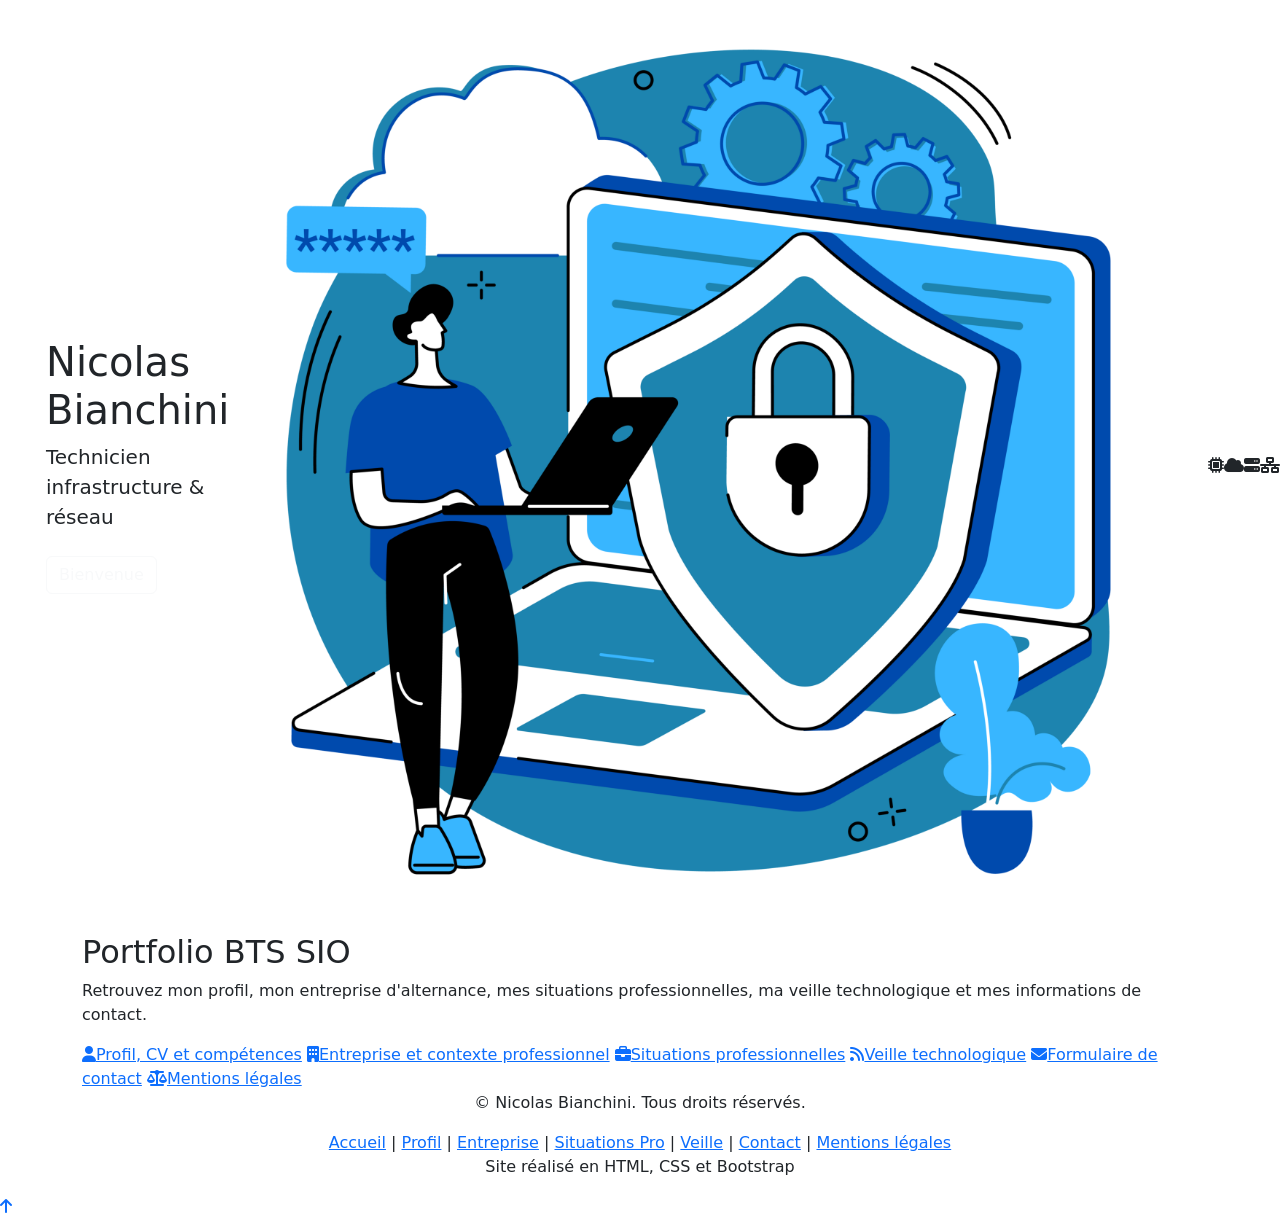
==== index.html @ 81b9564a "Add files via upload" ====
﻿<!doctype html>
<html lang="fr">
<head>
  <meta charset="utf-8">
  <title>Accueil - Nicolas Bianchini</title>
  <meta name="viewport" content="width=device-width, initial-scale=1">
  <meta name="description" content="Accueil du portfolio BTS SIO de Nicolas Bianchini.">
  <link href="https://cdn.jsdelivr.net/npm/bootstrap@5.3.3/dist/css/bootstrap.min.css" rel="stylesheet">
  <link href="styles.css" rel="stylesheet">
  <link href="https://cdnjs.cloudflare.com/ajax/libs/font-awesome/6.5.0/css/all.min.css" rel="stylesheet">
  <link href="https://fonts.googleapis.com/css2?family=Poppins:wght@400;600;700&display=swap" rel="stylesheet">
</head>
<body class="page-accueil">
  <nav class="navbar navbar-expand-lg navbar-dark fixed-top nav-glass">
    <div class="container">
      <a class="navbar-brand fw-bold" href="index.html">Portfolio BTS SIO</a>
      <button class="navbar-toggler" type="button" data-bs-toggle="collapse" data-bs-target="#nav" aria-controls="nav" aria-expanded="false" aria-label="Ouvrir la navigation">
        <span class="navbar-toggler-icon"></span>
      </button>
      <div id="nav" class="collapse navbar-collapse">
        <ul id="navbar" class="navbar-nav ms-auto">
          <li class="nav-item"><a class="nav-link active" href="index.html">Accueil</a></li>
          <li class="nav-item"><a class="nav-link" href="profil.html">Profil</a></li>
          <li class="nav-item"><a class="nav-link" href="entreprise.html">Entreprise</a></li>
          <li class="nav-item"><a class="nav-link" href="situations.html">Situations Pro</a></li>
          <li class="nav-item"><a class="nav-link" href="veille.html">Veille</a></li>
          <li class="nav-item"><a class="nav-link" href="contact.html">Contact</a></li>
          <li class="nav-item nav-cta-item"><a class="nav-link nav-cta" href="tableau-synthese.html"><i class="fa-solid fa-table-list"></i> Tableau de synthèse</a></li>
        </ul>
      </div>
    </div>
  </nav>
<main>
<section id="accueil" class="d-flex align-items-center position-relative">
      <div class="container d-flex flex-column flex-md-row align-items-center justify-content-between">
        <div class="z-top hero-text">
          <h1>Nicolas Bianchini</h1>
          <p class="lead mb-4">Technicien infrastructure & réseau</p>
          <a href="profil.html" class="btn btn-outline-light">Bienvenue</a>
        </div>
        <div class="mt-4 mt-md-0 z-top hero-img">
          <img src="images/CyberSecurity-Solutions.png"
               alt="Illustration réseau"
               class="img-fluid floating-img">
        </div>
      </div>

      <!-- Icônes décoratives animées -->
      <div class="icon-shape cpu"><i class="fa-solid fa-microchip"></i></div>
      <div class="icon-shape cloud"><i class="fa-solid fa-cloud"></i></div>
      <div class="icon-shape server"><i class="fa-solid fa-server"></i></div>
      <div class="icon-shape network"><i class="fa-solid fa-network-wired"></i></div>
    </section>
<section class="home-links-section">
  <div class="container">
    <h2 class="section-title">Portfolio BTS SIO</h2>
    <p class="sp-intro">Retrouvez mon profil, mon entreprise d'alternance, mes situations professionnelles, ma veille technologique et mes informations de contact.</p>
    <div class="home-page-grid">
      <a href="profil.html" class="home-page-card"><i class="fa-solid fa-user"></i><span>Profil, CV et comp&eacute;tences</span></a>
      <a href="entreprise.html" class="home-page-card"><i class="fa-solid fa-building"></i><span>Entreprise et contexte professionnel</span></a>
      <a href="situations.html" class="home-page-card"><i class="fa-solid fa-briefcase"></i><span>Situations professionnelles</span></a>
      <a href="veille.html" class="home-page-card"><i class="fa-solid fa-rss"></i><span>Veille technologique</span></a>
      <a href="contact.html" class="home-page-card"><i class="fa-solid fa-envelope"></i><span>Formulaire de contact</span></a>
      <a href="mentions-legales.html" class="home-page-card"><i class="fa-solid fa-scale-balanced"></i><span>Mentions l&eacute;gales</span></a>
    </div>
  </div>
</section>
</main>
<footer class="footer">
  <div class="container text-center">
    <p>&copy; <span id="year"></span> Nicolas Bianchini. Tous droits r&eacute;serv&eacute;s.</p>
    <div class="footer-links">
      <a href="index.html">Accueil</a> |
      <a href="profil.html">Profil</a> |
      <a href="entreprise.html">Entreprise</a> |
      <a href="situations.html">Situations Pro</a> |
      <a href="veille.html">Veille</a> |
      <a href="contact.html">Contact</a> |
      <a href="mentions-legales.html">Mentions l&eacute;gales</a>
    </div>
    <p class="credits">Site r&eacute;alis&eacute; en HTML, CSS et Bootstrap</p>
  </div>
</footer>
<a href="#" class="back-to-top" aria-label="Retour en haut">
  <i class="fa-solid fa-arrow-up"></i>
</a>
<script src="https://cdn.jsdelivr.net/npm/bootstrap@5.3.3/dist/js/bootstrap.bundle.min.js"></script>
<script src="main.js"></script>
</body>
</html>
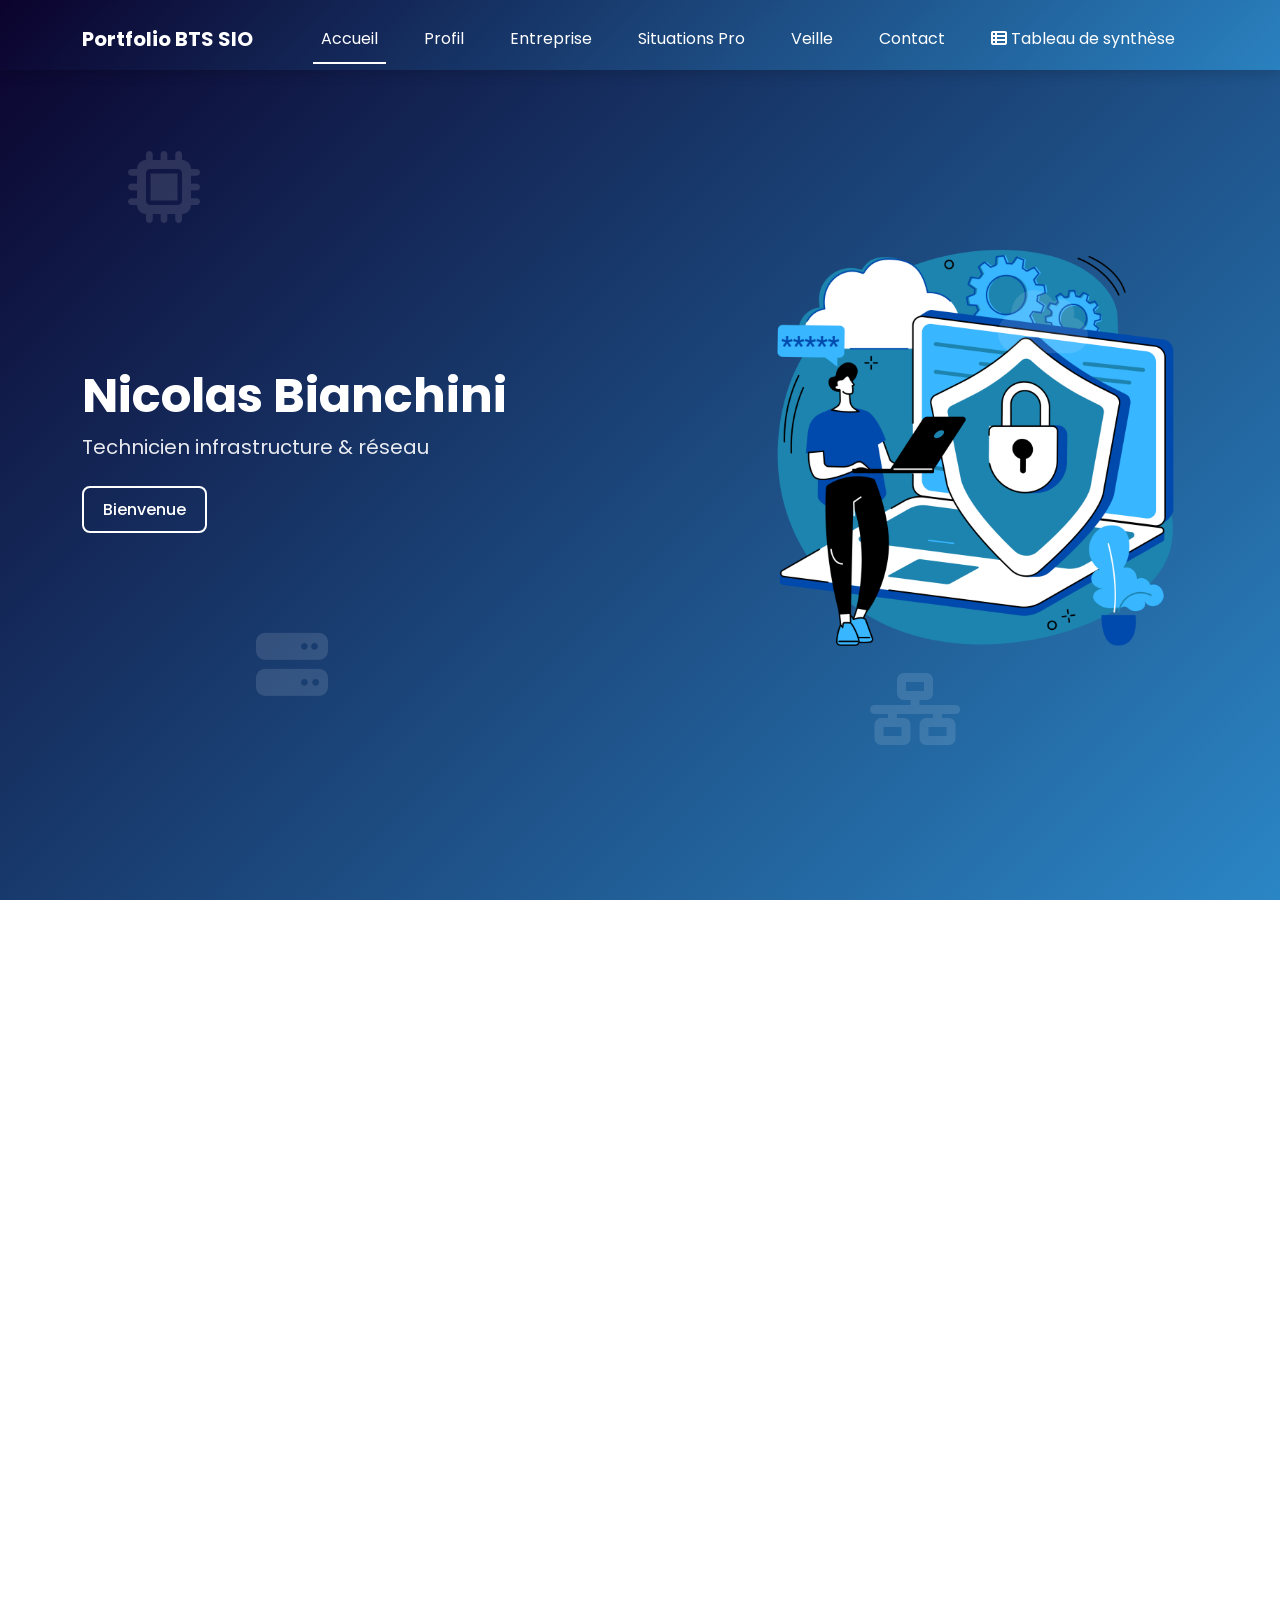
==== commit 2bae3dc2: "Update index.html" ====
--- a/index.html
+++ b/index.html
@@ -1,36 +1,36 @@
-﻿<!doctype html>
-<html lang="fr">
-<head>
-  <meta charset="utf-8">
-  <title>Accueil - Nicolas Bianchini</title>
-  <meta name="viewport" content="width=device-width, initial-scale=1">
-  <meta name="description" content="Accueil du portfolio BTS SIO de Nicolas Bianchini.">
-  <link href="https://cdn.jsdelivr.net/npm/bootstrap@5.3.3/dist/css/bootstrap.min.css" rel="stylesheet">
-  <link href="styles.css" rel="stylesheet">
-  <link href="https://cdnjs.cloudflare.com/ajax/libs/font-awesome/6.5.0/css/all.min.css" rel="stylesheet">
-  <link href="https://fonts.googleapis.com/css2?family=Poppins:wght@400;600;700&display=swap" rel="stylesheet">
-</head>
-<body class="page-accueil">
-  <nav class="navbar navbar-expand-lg navbar-dark fixed-top nav-glass">
-    <div class="container">
-      <a class="navbar-brand fw-bold" href="index.html">Portfolio BTS SIO</a>
-      <button class="navbar-toggler" type="button" data-bs-toggle="collapse" data-bs-target="#nav" aria-controls="nav" aria-expanded="false" aria-label="Ouvrir la navigation">
-        <span class="navbar-toggler-icon"></span>
-      </button>
-      <div id="nav" class="collapse navbar-collapse">
-        <ul id="navbar" class="navbar-nav ms-auto">
-          <li class="nav-item"><a class="nav-link active" href="index.html">Accueil</a></li>
-          <li class="nav-item"><a class="nav-link" href="profil.html">Profil</a></li>
-          <li class="nav-item"><a class="nav-link" href="entreprise.html">Entreprise</a></li>
-          <li class="nav-item"><a class="nav-link" href="situations.html">Situations Pro</a></li>
-          <li class="nav-item"><a class="nav-link" href="veille.html">Veille</a></li>
-          <li class="nav-item"><a class="nav-link" href="contact.html">Contact</a></li>
-          <li class="nav-item nav-cta-item"><a class="nav-link nav-cta" href="tableau-synthese.html"><i class="fa-solid fa-table-list"></i> Tableau de synthèse</a></li>
-        </ul>
-      </div>
-    </div>
-  </nav>
-<main>
+﻿<!doctype html>
+<html lang="fr">
+<head>
+  <meta charset="utf-8">
+  <title>Accueil - Nicolas Bianchini</title>
+  <meta name="viewport" content="width=device-width, initial-scale=1">
+  <meta name="description" content="Accueil du portfolio BTS SIO de Nicolas Bianchini.">
+  <link href="https://cdn.jsdelivr.net/npm/bootstrap@5.3.3/dist/css/bootstrap.min.css" rel="stylesheet">
+  <link href="css/styles.css" rel="stylesheet">
+  <link href="https://cdnjs.cloudflare.com/ajax/libs/font-awesome/6.5.0/css/all.min.css" rel="stylesheet">
+  <link href="https://fonts.googleapis.com/css2?family=Poppins:wght@400;600;700&display=swap" rel="stylesheet">
+</head>
+<body class="page-accueil">
+  <nav class="navbar navbar-expand-lg navbar-dark fixed-top nav-glass">
+    <div class="container">
+      <a class="navbar-brand fw-bold" href="index.html">Portfolio BTS SIO</a>
+      <button class="navbar-toggler" type="button" data-bs-toggle="collapse" data-bs-target="#nav" aria-controls="nav" aria-expanded="false" aria-label="Ouvrir la navigation">
+        <span class="navbar-toggler-icon"></span>
+      </button>
+      <div id="nav" class="collapse navbar-collapse">
+        <ul id="navbar" class="navbar-nav ms-auto">
+          <li class="nav-item"><a class="nav-link active" href="index.html">Accueil</a></li>
+          <li class="nav-item"><a class="nav-link" href="profil.html">Profil</a></li>
+          <li class="nav-item"><a class="nav-link" href="entreprise.html">Entreprise</a></li>
+          <li class="nav-item"><a class="nav-link" href="situations.html">Situations Pro</a></li>
+          <li class="nav-item"><a class="nav-link" href="veille.html">Veille</a></li>
+          <li class="nav-item"><a class="nav-link" href="contact.html">Contact</a></li>
+          <li class="nav-item nav-cta-item"><a class="nav-link nav-cta" href="tableau-synthese.html"><i class="fa-solid fa-table-list"></i> Tableau de synthèse</a></li>
+        </ul>
+      </div>
+    </div>
+  </nav>
+<main>
 <section id="accueil" class="d-flex align-items-center position-relative">
       <div class="container d-flex flex-column flex-md-row align-items-center justify-content-between">
         <div class="z-top hero-text">
@@ -50,42 +50,42 @@
       <div class="icon-shape cloud"><i class="fa-solid fa-cloud"></i></div>
       <div class="icon-shape server"><i class="fa-solid fa-server"></i></div>
       <div class="icon-shape network"><i class="fa-solid fa-network-wired"></i></div>
-    </section>
-<section class="home-links-section">
-  <div class="container">
-    <h2 class="section-title">Portfolio BTS SIO</h2>
-    <p class="sp-intro">Retrouvez mon profil, mon entreprise d'alternance, mes situations professionnelles, ma veille technologique et mes informations de contact.</p>
-    <div class="home-page-grid">
-      <a href="profil.html" class="home-page-card"><i class="fa-solid fa-user"></i><span>Profil, CV et comp&eacute;tences</span></a>
-      <a href="entreprise.html" class="home-page-card"><i class="fa-solid fa-building"></i><span>Entreprise et contexte professionnel</span></a>
-      <a href="situations.html" class="home-page-card"><i class="fa-solid fa-briefcase"></i><span>Situations professionnelles</span></a>
-      <a href="veille.html" class="home-page-card"><i class="fa-solid fa-rss"></i><span>Veille technologique</span></a>
-      <a href="contact.html" class="home-page-card"><i class="fa-solid fa-envelope"></i><span>Formulaire de contact</span></a>
-      <a href="mentions-legales.html" class="home-page-card"><i class="fa-solid fa-scale-balanced"></i><span>Mentions l&eacute;gales</span></a>
-    </div>
-  </div>
-</section>
-</main>
-<footer class="footer">
-  <div class="container text-center">
-    <p>&copy; <span id="year"></span> Nicolas Bianchini. Tous droits r&eacute;serv&eacute;s.</p>
-    <div class="footer-links">
-      <a href="index.html">Accueil</a> |
-      <a href="profil.html">Profil</a> |
-      <a href="entreprise.html">Entreprise</a> |
-      <a href="situations.html">Situations Pro</a> |
-      <a href="veille.html">Veille</a> |
-      <a href="contact.html">Contact</a> |
-      <a href="mentions-legales.html">Mentions l&eacute;gales</a>
-    </div>
-    <p class="credits">Site r&eacute;alis&eacute; en HTML, CSS et Bootstrap</p>
-  </div>
-</footer>
-<a href="#" class="back-to-top" aria-label="Retour en haut">
-  <i class="fa-solid fa-arrow-up"></i>
-</a>
-<script src="https://cdn.jsdelivr.net/npm/bootstrap@5.3.3/dist/js/bootstrap.bundle.min.js"></script>
-<script src="main.js"></script>
-</body>
+    </section>
+<section class="home-links-section">
+  <div class="container">
+    <h2 class="section-title">Portfolio BTS SIO</h2>
+    <p class="sp-intro">Retrouvez mon profil, mon entreprise d'alternance, mes situations professionnelles, ma veille technologique et mes informations de contact.</p>
+    <div class="home-page-grid">
+      <a href="profil.html" class="home-page-card"><i class="fa-solid fa-user"></i><span>Profil, CV et comp&eacute;tences</span></a>
+      <a href="entreprise.html" class="home-page-card"><i class="fa-solid fa-building"></i><span>Entreprise et contexte professionnel</span></a>
+      <a href="situations.html" class="home-page-card"><i class="fa-solid fa-briefcase"></i><span>Situations professionnelles</span></a>
+      <a href="veille.html" class="home-page-card"><i class="fa-solid fa-rss"></i><span>Veille technologique</span></a>
+      <a href="contact.html" class="home-page-card"><i class="fa-solid fa-envelope"></i><span>Formulaire de contact</span></a>
+      <a href="mentions-legales.html" class="home-page-card"><i class="fa-solid fa-scale-balanced"></i><span>Mentions l&eacute;gales</span></a>
+    </div>
+  </div>
+</section>
+</main>
+<footer class="footer">
+  <div class="container text-center">
+    <p>&copy; <span id="year"></span> Nicolas Bianchini. Tous droits r&eacute;serv&eacute;s.</p>
+    <div class="footer-links">
+      <a href="index.html">Accueil</a> |
+      <a href="profil.html">Profil</a> |
+      <a href="entreprise.html">Entreprise</a> |
+      <a href="situations.html">Situations Pro</a> |
+      <a href="veille.html">Veille</a> |
+      <a href="contact.html">Contact</a> |
+      <a href="mentions-legales.html">Mentions l&eacute;gales</a>
+    </div>
+    <p class="credits">Site r&eacute;alis&eacute; en HTML, CSS et Bootstrap</p>
+  </div>
+</footer>
+<a href="#" class="back-to-top" aria-label="Retour en haut">
+  <i class="fa-solid fa-arrow-up"></i>
+</a>
+<script src="https://cdn.jsdelivr.net/npm/bootstrap@5.3.3/dist/js/bootstrap.bundle.min.js"></script>
+<script src="js/main.js"></script>
+</body>
 </html>
 
--- a/css/styles.css
+++ b/css/styles.css
@@ -0,0 +1,2496 @@
+:root {
+  --brand: #57c5c5;
+  --brand-dark: #4aa5a5;
+  --accent: #ff7b54;
+  --highlight: #ffc107;
+  --dark: #212529;
+  --light: #ffffff;
+  --text: #f8f9fa;
+}
+
+html, body {
+  margin: 0;
+  padding: 0;
+  height: 100%;
+  font-family: 'Poppins', sans-serif;
+  scroll-behavior: smooth;
+}
+
+main {
+  height: auto;
+  overflow-y: visible;
+}
+
+section {
+  min-height: 100vh;
+  padding: 4rem 2rem;
+}
+
+.navbar {
+  background: transparent;
+  transition: background 0.3s ease, box-shadow 0.3s ease;
+  top: 0; /* fix de l'espace au scroll */
+}
+
+.navbar.nav-glass {
+  background: linear-gradient(135deg, rgba(11, 3, 45, 0.9), rgba(43, 134, 197, 0.9));
+  box-shadow: 0 4px 12px rgba(0,0,0,0.15);
+  backdrop-filter: blur(4px); /* optionnel → effet vitre/flou */
+}
+
+.navbar .nav-link {
+  position: relative;
+  color: #fff;
+  margin: 0 15px;
+  padding-top: 1rem;   /* ↓ descend le texte */
+  padding-bottom: 0.5rem; /* ajuste pour ne pas trop élargir la navbar */
+}
+
+.navbar .nav-link::after {
+  content: "";
+  position: absolute;
+  left: 0;
+  bottom: -5px;
+  width: 0%;
+  height: 2px;
+  background: #fff;
+  transition: width 0.3s ease;
+}
+
+.navbar .nav-link.active::after,
+.navbar .nav-link:hover::after {
+  width: 100%;
+}
+
+.navbar .navbar-brand {
+  padding-top: 1rem;   /* descend le logo texte */
+  padding-bottom: 0.5rem;
+}
+
+
+#accueil {
+  background: linear-gradient(135deg, #0B032D, #2B86C5);
+  color: #ffffff;
+  min-height: 100vh;
+   padding: 6rem 2rem 6rem 2rem; /* ↑ ajoute plus d’espace en haut */
+  position: relative;
+  overflow: hidden;
+  z-index: 1;
+  padding-bottom: 6rem;
+}
+
+#accueil h1 {
+  font-size: 3rem;
+  font-weight: 700;
+}
+
+#accueil p.lead {
+  font-size: 1.1rem;
+  font-weight: 400;
+  opacity: 0.9;
+}
+
+.floating-img {
+  max-width: 480px;
+  border-radius: 15px;
+  animation: float 6s ease-in-out infinite;
+}
+
+@keyframes float {
+  0%   { transform: translateY(0px); }
+  50%  { transform: translateY(-15px); }
+  100% { transform: translateY(0px); }
+}
+
+/* Icônes animées */
+@keyframes moveCPU {
+  0%   { transform: translate(0, 0); }
+  100% { transform: translate(100vw, 100vh); }
+}
+@keyframes moveCloud {
+  0%   { transform: translate(0, 0); }
+  100% { transform: translate(-100vw, 100vh); }
+}
+@keyframes moveServer {
+  0%   { transform: translate(0, 0); }
+  100% { transform: translate(50vw, -120vh); }
+}
+@keyframes moveNetwork {
+  0%   { transform: translate(0, 0); }
+  100% { transform: translate(-50vw, -120vh); }
+}
+
+.icon-shape {
+  position: absolute;
+  font-size: 4.5rem;
+  color: rgba(255,255,255,0.12);
+  z-index: 0;
+}
+
+.icon-shape.cpu { top: 15%; left: 10%; animation: moveCPU 25s linear infinite; }
+.icon-shape.cloud { top: 30%; right: 15%; animation: moveCloud 30s linear infinite; }
+.icon-shape.server { bottom: 20%; left: 20%; animation: moveServer 35s linear infinite; }
+.icon-shape.network { bottom: 15%; right: 25%; animation: moveNetwork 40s linear infinite; }
+
+/* Animation accueil */
+.hero-text, .hero-img {
+  opacity: 0;
+  transform: translateY(30px);
+  animation: fadeUp 1s ease forwards;
+}
+
+.hero-text { animation-delay: 0.2s; }
+.hero-img { animation-delay: 0.5s; }
+
+@keyframes fadeUp {
+  from {
+    opacity: 0;
+    transform: translateY(30px);
+  }
+  to {
+    opacity: 1;
+    transform: translateY(0);
+  }
+}
+
+.btn-outline-light {
+  border: 2px solid #ffffff;
+  color: #ffffff;
+  border-radius: 8px;
+  padding: 0.6rem 1.2rem;
+  font-weight: 500;
+  transition: all 0.3s ease;
+}
+
+.btn-outline-light:hover {
+  background: #ffffff;
+  color: var(--brand-dark);
+}
+
+/* Texte accueil responsive */
+#accueil h1 {
+  font-size: clamp(2rem, 4vw, 3rem); /* Avant : 3rem fixe → maintenant mini 2rem, max 3rem */
+  font-weight: 700;
+}
+
+#accueil p.lead {
+  font-size: clamp(1rem, 1.6vw, 1.25rem); /* Avant : 1.1rem fixe → maintenant mini 1rem, max 1.25rem */
+  font-weight: 400;
+  opacity: 0.9;
+}
+
+/* Image accueil responsive */
+.floating-img {
+  max-width: clamp(280px, 35vw, 520px); /* Avant : max 480px → maintenant mini 280px, max 520px */
+  border-radius: 15px;
+  animation: float 6s ease-in-out infinite;
+}
+
+#profil {
+  background: linear-gradient(135deg, #f0f4f8, #ffffff);
+  padding: 6rem 2rem;
+  margin-top: 50px;
+}
+
+.profile-card {
+  background: #fff;
+  border-radius: 20px;
+  transition: transform 0.3s ease, box-shadow 0.3s ease;
+}
+
+.profile-card:hover {
+  transform: translateY(-5px);
+  box-shadow: 0 12px 30px rgba(0,0,0,0.15);
+}
+
+.profile-img {
+  max-width: 180px;
+  border-radius: 50%;
+}
+
+#profil h3 {
+  font-size: 1.8rem;
+}
+
+#profil h5 {
+  font-weight: 600;
+  color: var(--brand-dark);
+}
+
+#profil p {
+  font-size: 1rem;
+  line-height: 1.6;
+}
+
+/* Section Profil */
+.profile-section {
+  padding: -100rem -100rem;
+  background: #fff;
+  min-height: 100vh;
+}
+
+/* Titre A propos en bleu et souligné */
+.section-title {
+  font-weight: 700;
+  margin-bottom: 2rem;
+  color: #2B86C5; /* bleu accueil */
+  position: relative;
+  display: inline-block;
+}
+
+.section-title::after {
+  content: "";
+  display: block;
+  width: 60px;
+  height: 3px;
+  background: #2B86C5;
+  margin-top: 8px;
+  border-radius: 2px;
+}
+
+/* Texte */
+.profile-text {
+  flex: 1;
+  max-width: 600px;
+}
+
+/* Bouton CV */
+.btn-cv {
+  background: #2B86C5;
+  color: #fff;
+  padding: 0.6rem 1.5rem;
+  border-radius: 8px;
+  text-decoration: none;
+  font-weight: 600;
+  transition: background 0.3s ease;
+}
+
+.btn-cv:hover {
+  background: #0B032D;
+}
+
+/* Section profil avec image à droite */
+.profile-section .container {
+  display: flex;
+  align-items: flex-start;
+  gap: 3rem; /* espace entre texte et image */
+}
+
+/* Image profil */
+.profile-img img {
+  max-width: 320px; /* taille plus contrôlée */
+  border-radius: 10px;
+}
+
+/* Centres d’intérêt */
+.section-subtitle {
+  font-weight: 600;
+  margin-top: 2rem;
+  margin-bottom: 1.5rem;
+  color: #212529;
+}
+
+/* Centres d’intérêt en une seule ligne */
+.interests-container {
+  display: flex;
+  justify-content: left; /* centre la ligne */
+  gap: 2.5rem;              /* espace régulier */
+  flex-wrap: nowrap;        /* empêche le retour à la ligne */
+  margin-top: 1.5rem;
+}
+
+.interest {
+  text-align: center;
+  width: 100px;
+}
+
+.interest-icon {
+  width: 60px;
+  height: 60px;
+  object-fit: contain;
+  display: block;
+  margin: 0 auto;
+}
+
+/* Animation flottante */
+.floating {
+  animation: floatIcon 3s ease-in-out infinite;
+}
+
+@keyframes floatIcon {
+  0%   { transform: translateY(0px); }
+  50%  { transform: translateY(-8px); }
+  100% { transform: translateY(0px); }
+}
+
+/* Conteneur texte + image */
+.profile-section .container {
+  display: flex;
+  align-items: flex-start;
+  justify-content: center; /* centre le contenu */
+  gap: 10rem; /* espace régulier entre texte et image */
+}
+
+/* Image d'illustration à droite */
+.profile-illustration {
+  flex: 0 0 500px;   /* largeur fixe */
+  text-align: center;
+  margin-top: 2rem;  /* décale un peu l’image vers le bas */
+}
+
+/* Image d’illustration avec cadre bleu */
+.profile-illustration img {
+  max-width: 100%;
+  border-radius: 10px;
+  border: 5px solid #2B86C5; /* cadre bleu */
+  animation: float 6s ease-in-out infinite;
+}
+
+
+.profile-illustration img {
+  max-width: 100%;
+  border-radius: 10px;
+  animation: float 6s ease-in-out infinite;
+}
+
+/* Section BTS avec fond bleu */
+.bts-section {
+  padding: 6rem 2rem;
+  background: linear-gradient(135deg, #0B032D, #2B86C5);
+  color: #fff;
+}
+
+/* Titre souligné */
+.bts-section .section-title {
+  font-weight: 700;
+  margin-bottom: 2rem;
+  color: #ffffff;
+  position: relative;
+  display: inline-block;
+}
+.bts-section .section-title::after {
+  content: "";
+  display: block;
+  width: 60px;
+  height: 3px;
+  background: #ffffff;
+  margin-top: 8px;
+  border-radius: 2px;
+}
+
+/* Grille carrée 2x2 */
+.bts-grid {
+  display: grid;
+  grid-template-columns: repeat(2, 1fr);
+  grid-auto-rows: 1fr;
+  gap: 1.5rem;
+}
+.bts-grid .card {
+  display: flex;
+  flex-direction: column;
+  justify-content: space-between;
+}
+
+/* Carte débouchés */
+.debouches-card {
+  background: linear-gradient(135deg, #2B86C5, #0B032D);
+  border-radius: 12px;
+  border: none;
+  color: #fff;
+}
+.debouche {
+  background: rgba(255, 255, 255, 0.15);
+  padding: 0.6rem 1.2rem;
+  border-radius: 8px;
+  font-weight: 600;
+  color: #fff;
+  transition: background 0.3s ease;
+}
+
+/* En-têtes SISR / SLAM */
+.card-header {
+  padding: 1rem;
+  font-weight: 600;
+  border-bottom: 1px solid #ddd;
+}
+.sisr-header {
+  background: #e3f2fd;
+  color: #0B032D;
+}
+.slam-header {
+  background: #f1f1f1;
+  color: #333;
+}
+
+/* Hover */
+.card-hover {
+  transition: transform 0.3s ease, box-shadow 0.3s ease;
+}
+.card-hover:hover {
+  transform: translateY(-8px);
+  box-shadow: 0 12px 24px rgba(0,0,0,0.25);
+}
+
+/* Section Parcours */
+.parcours-section {
+  padding: 6rem 2rem;
+  background:
+    radial-gradient(circle at 10% 20%, rgba(43, 134, 197, 0.12), transparent 35%),
+    radial-gradient(circle at 90% 80%, rgba(11, 3, 45, 0.08), transparent 38%),
+    linear-gradient(135deg, #f0f4f8, #ffffff);
+  min-height: 90vh;
+  margin-top: 50px;
+}
+
+.parcours-section .section-title {
+  font-weight: 700;
+  margin-bottom: 3rem;
+  font-size: 2.15rem;
+  color: #2B86C5;
+  position: relative;
+  display: inline-block;
+}
+
+.parcours-section .section-title::after {
+  content: "";
+  display: block;
+  width: 84px;
+  height: 4px;
+  background: linear-gradient(90deg, #2B86C5, #0B032D);
+  margin-top: 10px;
+  border-radius: 3px;
+}
+
+.timeline {
+  --timeline-left: 26px;
+  --timeline-content-offset: 82px;
+  --timeline-icon-size: 44px;
+  position: relative;
+  margin: 0;
+  padding-left: var(--timeline-content-offset);
+}
+
+.timeline::before {
+  content: "";
+  position: absolute;
+  left: var(--timeline-left);
+  top: 8px;
+  bottom: 8px;
+  width: 3px;
+  border-radius: 999px;
+  background: linear-gradient(to bottom, #2B86C5, #0B032D);
+  box-shadow: 0 0 0 6px rgba(43, 134, 197, 0.08);
+}
+
+.timeline-item {
+  position: relative;
+  margin-bottom: 1.3rem;
+}
+
+.timeline-item:last-child {
+  margin-bottom: 0;
+}
+
+.timeline-icon {
+  position: absolute;
+  left: calc(var(--timeline-left) - var(--timeline-content-offset) - (var(--timeline-icon-size) / 2));
+  top: 20px;
+  width: var(--timeline-icon-size);
+  height: var(--timeline-icon-size);
+  border-radius: 50%;
+  display: flex;
+  align-items: center;
+  justify-content: center;
+  color: #ffffff;
+  font-size: 1rem;
+  background: linear-gradient(135deg, #2B86C5, #0B032D);
+  border: 2px solid #ffffff;
+  box-shadow: 0 10px 20px rgba(11, 3, 45, 0.28);
+  z-index: 1;
+}
+
+.timeline-content {
+  background: linear-gradient(145deg, #ffffff, #f7fbff);
+  border: 1px solid #d8e7f8;
+  border-radius: 14px;
+  padding: 1rem 1.15rem;
+  box-shadow: 0 12px 28px rgba(18, 69, 122, 0.09);
+  transition: transform 0.22s ease, box-shadow 0.22s ease, border-color 0.22s ease;
+}
+
+.timeline-content:hover {
+  transform: translateY(-4px);
+  border-color: #b7d6f3;
+  box-shadow: 0 18px 34px rgba(18, 69, 122, 0.15);
+}
+
+.timeline-content h5 {
+  margin: 0 0 0.25rem;
+  font-size: 1.2rem;
+  color: #0B032D;
+}
+
+.timeline-content .date {
+  display: inline-flex;
+  align-items: center;
+  margin: 0 0 0.55rem;
+  padding: 0.25rem 0.7rem;
+  border-radius: 999px;
+  font-weight: 700;
+  font-size: 0.9rem;
+  color: #11457f;
+  background: #e8f2fc;
+  border: 1px solid #cde2f8;
+}
+
+.timeline-content p {
+  margin: 0;
+  font-size: 1rem;
+  color: #3f5164;
+  line-height: 1.55;
+}
+
+@media (max-width: 900px) {
+  .timeline {
+    --timeline-left: 20px;
+    --timeline-content-offset: 66px;
+    --timeline-icon-size: 40px;
+    padding-left: var(--timeline-content-offset);
+  }
+
+  .timeline-icon {
+    top: 18px;
+  }
+
+  .timeline-content h5 {
+    font-size: 1.05rem;
+  }
+}
+
+/* Section outils */
+.tools-section {
+  padding: 6rem 2rem;
+  background: linear-gradient(135deg, #ffffff, #ffffff);
+  margin-top: 50px;
+}
+
+.tools-section .section-title {
+  color: #2B86C5;
+  margin-bottom: 2rem;
+  
+}
+
+.tools-section .col-md-4 {
+  padding: 2rem;
+  border-radius: 12px;
+  transition: transform 0.3s ease, box-shadow 0.3s ease;
+}
+
+.tools-section .col-md-4:hover {
+  background: linear-gradient(135deg, #f0f4f8, #ffffff);
+  transform: translateY(-5px);
+  box-shadow: 0 8px 18px rgba(255, 254, 254, 0.1);
+}
+
+/* Séparateur simple entre sections */
+.section-separator {
+  border: none;
+  border-top: 2px solid #e0e0e0; /* gris clair */
+  margin: 0 auto 4rem auto;
+  width: 60%;                    /* pas toute la largeur → centré */
+}
+
+
+/* Section compétences */
+.skills-section {
+  padding: 6rem 2rem;
+  background: linear-gradient(135deg, #f0f4f8, #ffffff);
+}
+
+.skills-section .skill {
+  margin-bottom: 1.5rem;
+}
+
+.skills-section .skill p {
+  font-weight: 600;
+  margin-bottom: 0.5rem;
+  color: #0B032D;
+}
+
+.skills-section .progress {
+  height: 25px;
+  border-radius: 12px;
+  overflow: hidden;
+  background: #e9ecef;
+}
+
+.skills-section .progress-bar{
+  display: flex;
+  align-items: center;
+  background: linear-gradient(135deg, #0B032D, #2B86C5);
+  justify-content: center;  /* centre le texte */
+  padding: 0 12px;
+  white-space: nowrap;      /* évite retour à la ligne */
+  font-size: 0.95rem;
+}
+
+.skill-card{
+  background:#ffffff;
+  border:1px solid #e9ecef;
+  border-radius:14px;
+  padding:18px 20px;
+  margin-bottom:18px;
+  box-shadow:0 6px 18px rgba(0,0,0,0.05);
+  transition:all 0.3s ease;
+}
+
+.skill-card:hover{
+  transform:translateY(-4px);
+  box-shadow:0 10px 25px rgba(0,0,0,0.08);
+}
+
+
+
+/* Tooltip sur les skills */
+.skill {
+  position: relative;
+  margin-bottom: 1.5rem;
+  cursor: pointer;
+}
+
+.skill::after {
+  content: attr(data-info);
+  position: absolute;
+  left: 0;
+  top: -50px;
+  background: rgba(43, 134, 197, 0.95);
+  color: #fff;
+  padding: 0.6rem 1rem;
+  border-radius: 8px;
+  font-size: 0.9rem;
+  font-weight: 500;
+  white-space: normal;
+  max-width: 320px;
+  opacity: 0;
+  transform: translateY(10px);
+  transition: all 0.3s ease;
+  pointer-events: none;
+  z-index: 10;
+}
+
+/* Petite flèche */
+.skill::before {
+  content: "";
+  position: absolute;
+  top: -10px;
+  left: 20px;
+  border-width: 6px;
+  border-style: solid;
+  border-color: transparent transparent rgba(43, 134, 197, 0.95) transparent;
+  opacity: 0;
+  transition: all 0.3s ease;
+}
+
+/* Affichage au survol */
+.skill:hover::after,
+.skill:hover::before {
+  opacity: 1;
+  transform: translateY(0);
+}
+
+/* Section MFR */
+
+/* Section MFR - espace entre texte et image */
+.mfr-section .container {
+  display: flex;
+  justify-content: space-between;
+  gap: 10rem; /* espace horizontal */
+  margin-top: 70px;
+}
+
+.mfr-section {
+  padding: 4rem 2rem;  /* moins d’espace */
+  background: linear-gradient(135deg, #0B032D, #2B86C5);
+}
+
+/* Titre souligné */
+.mfr-section .section-title {
+  font-weight: 700;
+  margin-bottom: 2rem;
+  color: #ffffff;
+  position: relative;
+  display: inline-block;
+}
+
+.bts-section .section-title::after {
+  content: "";
+  display: block;
+  width: 60px;
+  height: 3px;
+  background: #ffffff;
+  margin-top: 8px;
+  border-radius: 2px;
+}
+
+.mfr-link {
+  color: #ffffff;
+  font-weight: 600;
+  text-decoration: none;
+  transition: color 0.3s ease;
+}
+
+.mfr-link:hover {
+  color: #eeeaff;
+  text-decoration: underline;
+}
+
+/* Bloc texte + carte */
+.mfr-text {
+  flex: 1;
+  display: flex;
+  flex-direction: column;
+  justify-content: space-between; /* titre en haut, carte en bas */
+  max-width: 520px;
+  color: #eeeaff;
+}
+
+/* Carte Google Maps */
+.map-container {
+  margin-top: 5rem;
+  box-shadow: 0 6px 16px rgba(0,0,0,0.15);
+  border-radius: 10px;
+  overflow: hidden;
+}
+
+/* Image avec effet flottant */
+.mfr-img img {
+  max-width: 100%;
+  border-radius: 12px;
+  box-shadow: 0 8px 20px rgba(0,0,0,0.15);
+  animation: float 6s ease-in-out infinite;
+  margin-top: 70px;
+}
+
+/* Bloc image */
+.mfr-img {
+  flex: 1;
+  display: flex;
+  flex-direction: column; /* aligne en colonne → image au-dessus, adresse en dessous */
+  align-items: center;    /* centre horizontalement */
+  justify-content: center;
+}
+.mfr-address {
+  font-size: 0.95rem;
+  color: #ffffff;
+  opacity: 0.9;
+  margin-top: 0.8rem;
+}
+
+.mfr-address a {
+  color: inherit;      /* garde le gris */
+  text-decoration: none;
+}
+
+.mfr-address a:hover {
+  color: #f8f8f8;      /* bleu au hover */
+  text-decoration: underline;
+}
+
+/* Bouton retour en haut */
+.back-to-top {
+  position: fixed;
+  bottom: 25px;
+  right: 25px;
+  width: 45px;
+  height: 45px;
+  background: #2B86C5; /* bleu */
+  color: #fff;
+  border-radius: 8px;
+  display: flex;
+  align-items: center;
+  justify-content: center;
+  font-size: 1.2rem;
+  box-shadow: 0 4px 12px rgba(0,0,0,0.2);
+  cursor: pointer;
+  transition: all 0.3s ease;
+  z-index: 999;
+  opacity: 0;
+  visibility: hidden;
+}
+
+/* Apparition du bouton quand on scroll */
+.back-to-top.show {
+  opacity: 1;
+  visibility: visible;
+}
+
+/* Effet hover */
+.back-to-top:hover {
+  background: #0B032D; /* bleu foncé */
+}
+
+/* Section Entreprise */
+.entreprise-section {
+  padding: 6rem 2rem;
+  background: #ffffff;
+}
+
+/* Stats */
+.entreprise-stats {
+  margin-bottom: 4rem;
+}
+
+.stat-card {
+  background: #fff;
+  border-radius: 12px;
+  padding: 2rem;
+  width: 260px;
+  text-align: center;
+  box-shadow: 0 6px 16px rgba(0,0,0,0.1);
+  transition: all 0.4s ease;
+  cursor: pointer;
+  position: relative;
+  overflow: hidden;
+  z-index: 1;
+}
+
+.stat-card h2 {
+  font-size: 2rem;
+  font-weight: 700;
+  margin-bottom: 0.5rem;
+  color: #222;
+}
+
+.stat-card .label {
+  font-size: 0.9rem;
+  font-weight: 600;
+  letter-spacing: 1px;
+  color: #666;
+  text-transform: uppercase;
+}
+
+.stat-card i {
+  color: #2B86C5; /* bleu cohérent avec ton site */
+  transition: transform 0.3s ease;
+}
+
+.stat-card:hover i {
+  transform: scale(1.1); /* petit zoom de l’icône au hover */
+  color: #fff; /* devient blanc avec le fond tricolore */
+}
+
+
+/* Dégradé tricolore 🇫🇷 au hover */
+.stat-card::before {
+  content: "";
+  position: absolute;
+  inset: 0; /* couvre toute la carte */
+  background: linear-gradient(180deg, #0055A4 0%, #ffffff 50%, #EF4135 100%);
+  opacity: 0;
+  transition: opacity 0.4s ease;
+  z-index: -1;
+}
+
+.stat-card:hover::before {
+  opacity: 1;
+}
+
+.stat-card:hover h2,
+.stat-card:hover .label {
+  color: #000; /* reste lisible sur le blanc */
+}
+
+
+/* Bannière entreprise */
+.bandeau-entreprise {
+  text-align: center;
+}
+
+.bande-img {
+  max-width: 100%;
+  border-radius: 12px;
+  box-shadow: 0 6px 16px rgba(0,0,0,0.15);
+}
+
+/* Carte/logo entreprise cliquable */
+.entreprise-card {
+  position: relative;
+  display: inline-block;
+  border-radius: 12px;
+  overflow: hidden;            /* arrondis + cache l’overlay */
+  text-decoration: none;       /* pas de soulignement sur le lien */
+}
+
+.entreprise-card img {
+  display: block;
+  width: 100%;           /* occupe toute la largeur disponible */
+  height: auto;          /* garde les proportions */
+  transition: transform .3s ease, filter .3s ease;
+  border-radius: 12px;
+  margin-bottom: 1rem;   /* espace sous l’image pour décoller du titre */
+}
+
+.entreprise-card:hover img {
+  transform: scale(1.04);
+  filter: saturate(1.05);
+}
+
+/* Ombre au survol (optionnel) */
+.entreprise-card::after {
+  content: "";
+  position: absolute;
+  inset: 0;
+  border-radius: 12px;
+  box-shadow: 0 20px 40px rgba(0,0,0,.25);
+  opacity: 0;
+  transition: opacity .3s ease;
+  pointer-events: none;
+}
+.entreprise-card:hover::after { opacity: 1; }
+
+/* Bande/texte d’indication au survol */
+.entreprise-card .hint {
+  position: absolute;
+  inset: 0;
+  display: flex;
+  align-items: flex-end;
+  justify-content: center;
+  padding: .6rem .8rem;
+  background: linear-gradient(180deg, rgba(0,0,0,0) 55%, rgba(0,0,0,.55) 100%);
+  color: #fff;
+  font-weight: 600;
+  font-size: .95rem;
+  letter-spacing: .2px;
+  opacity: 0;
+  transition: opacity .25s ease;
+  pointer-events: none;        /* ne bloque pas le clic */
+}
+.entreprise-card:hover .hint { opacity: 1; }
+
+
+
+
+/* Sous-titres dans la section Entreprise */
+.entreprise-section .section-subtitle {
+  font-weight: 700;
+  font-size: 1.5rem;
+  color: #000; /* noir */
+  position: relative;
+  display: inline-block;
+  margin-bottom: 1.5rem;
+}
+
+/* Soulignement noir */
+.entreprise-section .section-subtitle::after {
+  content: "";
+  display: block;
+  width: 60px;
+  height: 3px;
+  background: #000;
+  margin-top: 6px;
+  border-radius: 2px;
+}
+
+.infra-section {
+  padding: 4rem 2rem;
+  background: #ffffff;
+}
+
+.infra-section .section-title {
+  font-size: 2rem;
+  font-weight: 700;
+  color: #2B86C5;
+  margin-bottom: 1rem;
+}
+
+.infra-section .section-subtitle {
+  font-size: 1rem;
+  color: #666;
+  margin-bottom: 2rem;
+}
+
+.baie-img img {
+  max-width: 100%;
+  justify-content: center;
+  border-radius: 12px;
+  box-shadow: 0 10px 25px rgba(0,0,0,0.15);
+  transition: transform 0.3s ease;
+  margin-bottom: 2rem;
+}
+
+#infra-baie {
+  padding-bottom: 2rem; /* réduit l’espace en bas */
+}
+
+#infra-serveurs {
+  padding-top: 0rem; /* réduit l’espace en haut */
+}
+
+
+.baie-img img:hover {
+  transform: scale(1.02);
+}
+
+/* Salle serveurs & Wi-Fi */
+.infra-illustration {
+  display: grid;
+  grid-template-columns: repeat(auto-fit, minmax(220px, 1fr));
+  gap: 1rem;
+  margin-top: 1rem;
+}
+
+.infra-block {
+  background: #fff;
+  padding: 2rem 1rem;
+  border-radius: 12px;
+  box-shadow: 0 8px 25px rgba(0,0,0,0.1);
+  transition: transform 0.3s ease, box-shadow 0.3s ease;
+}
+
+.infra-block:hover {
+  transform: translateY(-5px);
+  box-shadow: 0 12px 30px rgba(0,0,0,0.2);
+}
+
+.infra-block i {
+  margin-bottom: 1rem;
+}
+
+
+/* Section Situations Pro */
+.sp-section {
+  padding: 6rem 2rem;
+  background:
+    radial-gradient(circle at 12% 15%, rgba(43, 134, 197, 0.12), transparent 35%),
+    radial-gradient(circle at 90% 85%, rgba(11, 3, 45, 0.08), transparent 38%),
+    linear-gradient(135deg, #f0f4f8, #ffffff);
+}
+
+#situations {
+  min-height: auto;
+}
+
+.sp-intro {
+  max-width: 760px;
+  color: #425466;
+  margin-bottom: 1.4rem;
+}
+
+.sp-switcher {
+  display: grid;
+  grid-template-columns: repeat(4, minmax(160px, 1fr));
+  gap: 0.8rem;
+  margin-bottom: 1.4rem;
+}
+
+.sp-filter {
+  border: 1px solid #cfe1f6;
+  background: linear-gradient(145deg, #ffffff, #f4faff);
+  border-radius: 14px;
+  padding: 0.9rem 1rem;
+  display: flex;
+  align-items: center;
+  gap: 0.65rem;
+  text-align: left;
+  color: #103b70;
+  font-weight: 700;
+  cursor: pointer;
+  transition: transform 0.2s ease, box-shadow 0.2s ease, border-color 0.2s ease, background 0.2s ease;
+}
+
+.sp-filter:hover {
+  transform: translateY(-2px);
+  border-color: #b4d2ef;
+  box-shadow: 0 12px 24px rgba(16, 69, 127, 0.12);
+}
+
+.sp-filter.active {
+  background: linear-gradient(135deg, #1d71d9, #0f3f80);
+  border-color: #1d71d9;
+  color: #ffffff;
+  box-shadow: 0 14px 28px rgba(29, 113, 217, 0.28);
+}
+
+.sp-filter-icon {
+  width: 34px;
+  height: 34px;
+  border-radius: 10px;
+  display: inline-flex;
+  align-items: center;
+  justify-content: center;
+  background: rgba(16, 69, 127, 0.1);
+  flex-shrink: 0;
+}
+
+.sp-filter.active .sp-filter-icon {
+  background: rgba(255, 255, 255, 0.2);
+}
+
+.sp-filter-label {
+  flex: 1;
+  font-size: 0.9rem;
+  line-height: 1.2;
+}
+
+.sp-filter-count {
+  min-width: 24px;
+  height: 24px;
+  border-radius: 999px;
+  display: inline-flex;
+  align-items: center;
+  justify-content: center;
+  font-size: 0.75rem;
+  font-weight: 800;
+  background: #e7f1fb;
+  color: #0f3f80;
+}
+
+.sp-filter.active .sp-filter-count {
+  background: rgba(255, 255, 255, 0.18);
+  color: #ffffff;
+}
+
+.sp-grid {
+  display: grid;
+  grid-template-columns: repeat(auto-fit, minmax(270px, 1fr));
+  gap: 1rem;
+}
+
+.sp-card {
+  background: linear-gradient(145deg, #ffffff, #f7fbff);
+  border: 1px solid #d8e7f8;
+  border-radius: 14px;
+  padding: 1rem;
+  text-align: left;
+  display: flex;
+  flex-direction: column;
+  gap: 0.7rem;
+  box-shadow: 0 12px 28px rgba(18, 69, 122, 0.08);
+  transition: transform 0.22s ease, box-shadow 0.22s ease, border-color 0.22s ease;
+}
+
+.sp-card:hover {
+  transform: translateY(-4px);
+  border-color: #b7d6f3;
+  box-shadow: 0 18px 34px rgba(18, 69, 122, 0.15);
+}
+
+.sp-card.is-hidden {
+  display: none;
+}
+
+.sp-card-head {
+  display: flex;
+  justify-content: flex-start;
+}
+
+.sp-badge {
+  background: #e9f2fc;
+  color: #11457f;
+  border: 1px solid #cde2f8;
+  border-radius: 999px;
+  padding: 0.2rem 0.62rem;
+  font-size: 0.74rem;
+  font-weight: 800;
+}
+
+.sp-card-title {
+  margin: 0;
+  font-size: 1rem;
+  color: #102a43;
+  font-weight: 700;
+}
+
+.sp-card-desc {
+  margin: 0;
+  color: #52667a;
+  font-size: 0.91rem;
+  line-height: 1.45;
+}
+
+.sp-preview {
+  --pdf-toolbar-hide: 46px;
+  position: relative;
+  border-radius: 10px;
+  overflow: hidden;
+  border: 1px solid #d7e6f7;
+  background: #ffffff;
+  width: min(100%, 290px);
+  aspect-ratio: 210 / 297;
+  margin: 0 auto;
+}
+
+.sp-preview iframe {
+  width: 100%;
+  height: 100%;
+  border: none;
+  background: #ffffff;
+  display: block;
+}
+
+.sp-preview .sp-pdf-object {
+  position: absolute;
+  left: 0;
+  top: calc(var(--pdf-toolbar-hide) * -1);
+  width: 100%;
+  height: calc(100% + var(--pdf-toolbar-hide));
+  border: none;
+  display: block;
+  background: #ffffff;
+}
+
+.sp-preview-fallback {
+  width: 100%;
+  min-height: 100%;
+  display: flex;
+  align-items: center;
+  justify-content: center;
+  text-decoration: none;
+  text-align: center;
+  font-weight: 700;
+  color: #10457f;
+  padding: 1rem;
+  background: linear-gradient(145deg, #f1f7ff, #e8f2ff);
+}
+
+.sp-doc-preview {
+  min-height: 100%;
+  position: relative;
+  display: block;
+  padding: 1rem;
+  text-decoration: none;
+  color: #1d71d9;
+  background: #eef3fa;
+  overflow: hidden;
+}
+
+.sp-doc-preview::before {
+  content: "";
+  position: absolute;
+  inset: 0 auto 0 50%;
+  width: 62%;
+  transform: translateX(-50%);
+  background:
+    linear-gradient(135deg, transparent 0 12%, rgba(43,134,197,.08) 12% 22%, transparent 22%),
+    #ffffff;
+  box-shadow: 0 0 0 1px rgba(205,226,248,.9);
+}
+
+.sp-doc-preview::after {
+  content: "";
+  position: absolute;
+  left: 50%;
+  top: 48%;
+  width: 28%;
+  height: 42%;
+  transform: translate(-50%, -50%) rotate(28deg);
+  border-radius: 10px;
+  background:
+    linear-gradient(90deg,
+      #6aa8ed 0 18%,
+      transparent 18% 28%,
+      #2B86C5 28% 52%,
+      transparent 52% 62%,
+      #9ec7f5 62% 76%,
+      transparent 76% 86%,
+      #1d71d9 86% 100%);
+  opacity: .88;
+}
+
+.sp-doc-preview i {
+  display: none;
+}
+
+.sp-doc-preview span {
+  position: absolute;
+  z-index: 2;
+  top: 12%;
+  left: 23%;
+  width: 44%;
+  color: #0f67c7;
+  font-size: .72rem;
+  line-height: 1.28;
+  font-weight: 800;
+  text-align: left;
+}
+
+.sp-doc-preview:hover {
+  color: #0B032D;
+  filter: saturate(1.05);
+}
+
+.sp-doc-image-preview {
+  padding: 0;
+  background: #eef3fa;
+  display: flex;
+  align-items: center;
+  justify-content: center;
+}
+
+.sp-doc-image-preview::before,
+.sp-doc-image-preview::after {
+  display: none;
+}
+
+.sp-doc-image-preview img {
+  width: 100%;
+  height: 100%;
+  display: block;
+  object-fit: contain;
+  object-position: center center;
+}
+
+.page-situations .sp-mission-grid .sp-card-title {
+  min-height: 42px;
+}
+
+.page-situations .sp-mission-grid .sp-tags {
+  min-height: 82px;
+  align-content: flex-start;
+}
+
+.page-situations .sp-mission-grid .sp-card-desc {
+  min-height: 74px;
+}
+
+.page-situations .sp-mission-grid .sp-preview {
+  margin-top: 0;
+}
+
+.sp-doc-preview-m1 {
+  background: #ffffff;
+}
+
+.sp-doc-preview-m1::before {
+  width: 100%;
+  background:
+    linear-gradient(116deg, transparent 0 11%, rgba(235,241,249,.95) 11% 22%, transparent 22%),
+    linear-gradient(116deg, transparent 67%, rgba(235,241,249,.95) 67% 84%, transparent 84%),
+    #ffffff;
+  box-shadow: none;
+}
+
+.sp-doc-preview-m1::after {
+  top: 64%;
+  left: 55%;
+  width: 56%;
+  height: 55%;
+  transform: translate(-50%, -50%) rotate(24deg);
+  border-radius: 7px;
+  background:
+    linear-gradient(90deg,
+      #6aa8ed 0 16%,
+      transparent 16% 24%,
+      #2f86e2 24% 42%,
+      transparent 42% 50%,
+      #0b4cbb 50% 67%,
+      transparent 67% 75%,
+      #74b2f2 75% 88%,
+      transparent 88% 100%);
+  opacity: .96;
+}
+
+.sp-doc-preview-m1 span {
+  top: 11%;
+  left: 15%;
+  width: 72%;
+  color: #0872c7;
+  font-size: 1.15rem;
+  line-height: 1.08;
+  font-weight: 800;
+}
+
+.sp-doc-preview-m1 small {
+  position: absolute;
+  z-index: 2;
+  top: 27%;
+  left: 15%;
+  color: #0872c7;
+  font-size: .72rem;
+  font-weight: 700;
+}
+
+.sp-actions {
+  display: flex;
+  flex-wrap: wrap;
+  gap: 0.55rem;
+  margin-top: auto;
+  padding-top: 0.2rem;
+}
+
+.sp-actions a {
+  text-decoration: none;
+  font-size: 0.84rem;
+  font-weight: 700;
+  border-radius: 999px;
+  padding: 0.42rem 0.78rem;
+  transition: transform 0.15s ease, box-shadow 0.15s ease, background 0.15s ease, color 0.15s ease;
+}
+
+.sp-actions a:first-child {
+  background: #1d71d9;
+  color: #ffffff;
+  box-shadow: 0 8px 16px rgba(29, 113, 217, 0.25);
+}
+
+.sp-actions a:first-child:hover {
+  background: #165fb9;
+  transform: translateY(-1px);
+}
+
+.sp-actions a:last-child {
+  background: #eef5fd;
+  color: #10457f;
+  border: 1px solid #cde2f8;
+}
+
+.sp-actions a:last-child:hover {
+  background: #e1effd;
+  transform: translateY(-1px);
+}
+
+@media (max-width: 992px) {
+  .sp-switcher {
+    grid-template-columns: repeat(2, minmax(180px, 1fr));
+  }
+}
+
+@media (max-width: 768px) {
+  .sp-section {
+    padding: 4.5rem 1rem;
+  }
+
+  .sp-switcher {
+    grid-template-columns: 1fr;
+  }
+
+  .sp-preview {
+    width: min(100%, 250px);
+  }
+}
+.situations-section {
+  padding-top: 6rem; /* avant 6rem → réduit */
+  margin-bottom: 70px;
+}
+
+#infra-serveurs,
+#situations {
+  min-height: auto;   /* annule le 100vh */
+  padding-top: 10rem;  /* espace raisonnable en haut */
+  padding-bottom: 10rem; /* espace raisonnable en bas */
+}
+
+
+/* Supprimer la barre horizontale sur tout le site */
+html, body {
+  overflow-x: hidden;
+}
+
+.veille-section {
+  min-height: 100vh;
+  width: 100%; /* couvre toute la largeur */
+  margin: 0;
+  padding: 6rem 2rem; /* tu peux ajuster */
+  background: linear-gradient(135deg, #0B032D, #2B86C5);
+  color: #fff;
+  display: flex;
+  flex-direction: column;
+  justify-content: center; /* centre verticalement */
+  align-items: center;     /* centre horizontalement */
+  text-align: center;
+}
+
+.situations-section {
+  background: linear-gradient(to bottom, 135deg, #0B032D, #2B86C5);
+}
+
+/* Conteneur de l'accordéon centré et moins large */
+.veille-section .accordion {
+  max-width: 900px;   /* largeur max */
+  margin: 0 auto;     /* centré */
+}
+
+/* Style général des items */
+.veille-section .accordion-item {
+  border-radius: 10px;
+  margin-bottom: 1rem;
+  border: none;
+  box-shadow: 0 4px 12px rgba(0, 0, 0, 0.1);
+}
+
+/* Boutons des questions */
+.veille-section .accordion-button {
+  font-size: 1.1rem;
+  font-weight: 600;
+  padding: 1.2rem 1.5rem; /* plus d’aération */
+  border-radius: 10px;
+  display: flex;
+  align-items: center;
+  justify-content: flex-start; /* aligne à gauche */
+  gap: 0.8rem; /* espace entre l’icône et le texte */
+ 
+}
+
+/* Remplacer le "❓" par l'icône FontAwesome */
+.veille-section .accordion-button::before {
+  content: "\f059"; /* Code FontAwesome pour "circle-question" */
+  font-family: "Font Awesome 6 Free"; 
+  font-weight: 900;
+  font-size: 1.2rem;
+  color: #2B86C5; /* bleu de ton site */
+  margin-right: 0.8rem;
+}
+
+/* Supprimer le halo bleu Bootstrap */
+.veille-section .accordion-button:focus {
+  box-shadow: none;
+}
+
+/* Corps du texte */
+.veille-section .accordion-body {
+  font-size: 1rem;
+  line-height: 1.6;
+  text-align: left;
+  padding: 1.5rem; /* plus aéré */
+}
+
+/* Titre veille technologique aligné à gauche avec marge */
+.veille-section .section-title {
+  text-align: left;
+  display: block;
+  margin: 0 0 10rem 20rem; /* espace à gauche */
+  color: #ffffff;
+}
+
+/* Section veille → réduire l’espace entre le titre et les boîtes */
+.veille-section {
+  padding-top: 3rem;   /* avant sûrement 6rem → réduit */
+  padding-bottom: 4rem;
+}
+
+.veille-section .section-title {
+  margin-bottom: 3rem; /* espace sous le titre */
+}
+
+.veille-section p {
+  margin-bottom: 1.5rem; /* espace sous le petit texte */
+}
+
+/* Section Contact */
+.contact-section {
+  padding: 6rem 2rem;
+  background: #fff;
+}
+
+.contact-section .section-title {
+  font-weight: 700;
+  margin-bottom: 1rem;
+  color: #2B86C5;
+  position: relative;
+  display: inline-block;
+  text-align: left;
+}
+
+.contact-section .section-title::after {
+  content: "";
+  display: block;
+  width: 60px;
+  height: 3px;
+  background: #2B86C5;
+  margin-top: 8px;
+  border-radius: 2px;
+}
+
+.contact-section .section-subtitle {
+  font-style: italic;
+  margin-bottom: 3rem;
+  color: #444;
+}
+
+/* Cartes infos */
+.contact-card {
+  background: #fff;
+  padding: 2rem;
+  text-align: center;
+  border-radius: 12px;
+  box-shadow: 0 6px 16px rgba(0,0,0,0.1);
+  transition: transform 0.3s ease, box-shadow 0.3s ease;
+  height: 100%;
+  overflow-wrap: anywhere;
+}
+.contact-card:hover {
+  transform: translateY(-5px);
+  box-shadow: 0 12px 24px rgba(0,0,0,0.15);
+}
+
+.contact-info-row {
+  max-width: 860px;
+  margin-inline: auto;
+}
+
+/* Formulaire */
+.contact-form input,
+.contact-form textarea {
+  border-radius: 8px;
+  border: 1px solid #ddd;
+  padding: 0.8rem;
+}
+
+.contact-form button {
+  padding: 0.8rem;
+  font-weight: 600;
+  border-radius: 8px;
+}
+
+.footer {
+  background: #0B032D; /* bleu foncé comme ton accueil */
+  color: #fff;
+  padding: 2rem 1rem;
+  margin-top: 4rem;
+}
+
+.footer p {
+  margin: 0.3rem 0;
+  font-size: 0.95rem;
+}
+
+.footer .footer-links {
+  margin: 0.5rem 0;
+}
+
+.footer .footer-links a {
+  color: #57c5c5;
+  text-decoration: none;
+  margin: 0 0.4rem;
+  transition: color 0.3s ease;
+}
+
+.footer .footer-links a:hover {
+  color: #ffc107; /* effet hover jaune/doré */
+}
+
+.footer .credits {
+  font-size: 0.8rem;
+  opacity: 0.8;
+}
+
+/* =========================
+   Expertise premium section
+   ========================= */
+
+.expertise-section{
+  padding: 6rem 2rem;
+  background: linear-gradient(135deg, #f0f4f8, #ffffff);
+}
+
+.expertise-grid{
+  display: grid;
+  grid-template-columns: repeat(3, 1fr);
+  gap: 1.25rem;
+}
+
+@media (max-width: 992px){
+  .expertise-grid{ grid-template-columns: repeat(2, 1fr); }
+}
+@media (max-width: 600px){
+  .expertise-grid{ grid-template-columns: 1fr; }
+}
+
+.expertise-card{
+  background: #fff;
+  border: 1px solid #e9ecef;
+  border-radius: 18px;
+  padding: 18px 18px 16px;
+  box-shadow: 0 10px 25px rgba(0,0,0,0.05);
+  transition: transform .25s ease, box-shadow .25s ease, border-color .25s ease;
+  position: relative;
+  overflow: hidden;
+}
+
+.expertise-card::before{
+  content:"";
+  position:absolute;
+  top:-90px;
+  right:-90px;
+  width: 180px;
+  height: 180px;
+  background: radial-gradient(circle at center, rgba(43,134,197,0.20), rgba(43,134,197,0));
+  transform: rotate(15deg);
+}
+
+.expertise-card:hover{
+  transform: translateY(-6px);
+  box-shadow: 0 18px 40px rgba(0,0,0,0.08);
+  border-color: rgba(43,134,197,0.35);
+}
+
+.expertise-head{
+  display:flex;
+  gap: 12px;
+  align-items: flex-start;
+  margin-bottom: 10px;
+}
+
+.expertise-icon{
+  width: 44px;
+  height: 44px;
+  border-radius: 12px;
+  display:flex;
+  align-items:center;
+  justify-content:center;
+  color: #ffffff;
+  background: linear-gradient(135deg, #0B032D, #2B86C5);
+  box-shadow: 0 10px 20px rgba(11,3,45,0.15);
+  flex: 0 0 44px;
+}
+
+.expertise-icon i{ font-size: 1.15rem; }
+
+.expertise-title h5{
+  margin: 0;
+  font-size: 1.05rem;
+  font-weight: 700;
+  color: #0B032D;
+}
+
+.expertise-badges{
+  display:flex;
+  gap: 8px;
+  margin-top: 8px;
+  flex-wrap: wrap;
+}
+
+.badge-pill{
+  display:inline-flex;
+  align-items:center;
+  padding: .35rem .6rem;
+  border-radius: 999px;
+  font-size: .82rem;
+  font-weight: 700;
+  border: 1px solid transparent;
+  line-height: 1;
+}
+
+/* badge variants */
+.badge-ops{
+  color: #0B032D;
+  background: rgba(43,134,197,0.14);
+  border-color: rgba(43,134,197,0.25);
+}
+.badge-core{
+  color: #0B032D;
+  background: rgba(87,197,197,0.16);
+  border-color: rgba(87,197,197,0.25);
+}
+.badge-strong{
+  color: #0B032D;
+  background: rgba(255,193,7,0.18);
+  border-color: rgba(255,193,7,0.28);
+}
+.badge-practice{
+  color: #0B032D;
+  background: rgba(108,117,125,0.12);
+  border-color: rgba(108,117,125,0.22);
+}
+.badge-grow{
+  color: #0B032D;
+  background: rgba(255,123,84,0.16);
+  border-color: rgba(255,123,84,0.28);
+}
+
+.expertise-desc{
+  margin: 0 0 12px;
+  color: #444;
+  line-height: 1.55;
+  font-size: .98rem;
+}
+
+.chip-wrap{
+  display:flex;
+  flex-wrap: wrap;
+  gap: 8px;
+}
+
+.chip{
+  display:inline-flex;
+  padding: .35rem .6rem;
+  border-radius: 999px;
+  font-size: .86rem;
+  font-weight: 600;
+  background: #f3f6fb;
+  border: 1px solid #e7edf7;
+  color: #0B032D;
+}
+
+.chip-soft{
+  background: #f8f9fa;
+  border-color: #e9ecef;
+  color: #333;
+}
+
+
+
+/* Multi-page layout */
+body {
+  background: #ffffff;
+}
+
+body:not(.page-accueil) main {
+  padding-top: 76px;
+}
+
+body:not(.page-accueil) section {
+  min-height: auto;
+}
+
+.page-accueil #accueil .btn-outline-light {
+  text-decoration: none;
+}
+
+.home-links-section {
+  min-height: auto;
+  background: linear-gradient(135deg, #f0f4f8, #ffffff);
+  padding: 5rem 2rem;
+}
+
+.home-page-grid {
+  display: grid;
+  grid-template-columns: repeat(auto-fit, minmax(240px, 1fr));
+  gap: 1rem;
+  margin-top: 2rem;
+}
+
+.home-page-card {
+  min-height: 120px;
+  display: flex;
+  align-items: center;
+  gap: 1rem;
+  padding: 1.25rem;
+  border-radius: 12px;
+  text-decoration: none;
+  background: #ffffff;
+  color: #0B032D;
+  border: 1px solid #d8e7f8;
+  box-shadow: 0 12px 28px rgba(18, 69, 122, 0.08);
+  font-weight: 700;
+  transition: transform .22s ease, box-shadow .22s ease, border-color .22s ease;
+}
+
+.home-page-card:hover {
+  transform: translateY(-4px);
+  color: #0B032D;
+  border-color: #b7d6f3;
+  box-shadow: 0 18px 34px rgba(18, 69, 122, 0.15);
+}
+
+.home-page-card i {
+  width: 44px;
+  height: 44px;
+  border-radius: 12px;
+  display: inline-flex;
+  align-items: center;
+  justify-content: center;
+  color: #ffffff;
+  background: linear-gradient(135deg, #0B032D, #2B86C5);
+  flex: 0 0 44px;
+}
+
+.skills-chart-section,
+.key-chart-section,
+.company-context-section {
+  padding: 5rem 2rem;
+  background: linear-gradient(135deg, #f0f4f8, #ffffff);
+}
+
+.key-chart-section {
+  background: #ffffff;
+}
+
+.skill-bars,
+.key-chart {
+  display: grid;
+  gap: 1rem;
+  max-width: 900px;
+}
+
+.skill-bar,
+.key-chart-row {
+  display: grid;
+  grid-template-columns: minmax(180px, 280px) 1fr;
+  gap: 1rem;
+  align-items: center;
+}
+
+.skill-bar span,
+.key-chart-row span {
+  font-weight: 700;
+  color: #0B032D;
+}
+
+.skill-bar div,
+.key-chart-row div {
+  height: 34px;
+  border-radius: 999px;
+  background: #e8f2fc;
+  overflow: hidden;
+  border: 1px solid #cde2f8;
+  padding: 2px;
+}
+
+.skill-bar strong,
+.key-chart-row strong {
+  height: 100%;
+  min-width: 64px;
+  display: flex;
+  align-items: center;
+  justify-content: flex-end;
+  padding-right: .85rem;
+  border-radius: 999px;
+  color: #ffffff;
+  background: linear-gradient(135deg, #0B032D, #2B86C5);
+}
+
+.context-grid {
+  display: grid;
+  grid-template-columns: repeat(2, minmax(0, 1fr));
+  gap: 1rem;
+}
+
+.context-grid article {
+  background: #ffffff;
+  border: 1px solid #d8e7f8;
+  border-radius: 14px;
+  padding: 1.5rem;
+  box-shadow: 0 12px 28px rgba(18, 69, 122, 0.08);
+}
+
+.context-grid h3 {
+  color: #0B032D;
+  font-weight: 700;
+  font-size: 1.2rem;
+}
+
+.sp-page-intro {
+  min-height: auto;
+  padding: 3.5rem 2rem 1rem;
+  background:
+    radial-gradient(circle at 12% 15%, rgba(43, 134, 197, 0.12), transparent 35%),
+    radial-gradient(circle at 90% 85%, rgba(11, 3, 45, 0.08), transparent 38%),
+    linear-gradient(135deg, #f0f4f8, #ffffff);
+  color: #172033;
+}
+
+.sp-page-intro h1 {
+  max-width: 980px;
+  margin: 0;
+  font-size: clamp(1.9rem, 3vw, 2.6rem);
+  font-weight: 700;
+  line-height: 1.2;
+  letter-spacing: 0;
+}
+
+.sp-hero-panel {
+  padding: 1.7rem 1.8rem 1.55rem;
+  border-radius: 12px;
+  background:
+    radial-gradient(circle at 0% 0%, rgba(43, 134, 197, .12), transparent 34%),
+    linear-gradient(135deg, #ffffff, #f5faff);
+  border: 1px solid #d8e7f8;
+  box-shadow: 0 12px 28px rgba(18, 69, 122, 0.07);
+}
+
+.sp-hero-panel h1::after {
+  content: "";
+  display: block;
+  width: 100px;
+  height: 3px;
+  margin-top: .55rem;
+  border-radius: 3px;
+  background: #2B86C5;
+}
+
+.sp-hero-panel p {
+  max-width: 820px;
+  margin: 1rem 0 0;
+  color: #4c5f76;
+  font-size: 1.05rem;
+  line-height: 1.65;
+}
+
+.page-situations .sp-section,
+.page-situations #situations {
+  padding-top: 1.25rem;
+}
+
+.page-situations .sp-section,
+.page-situations #situations {
+  padding-bottom: 5rem;
+}
+
+.sp-group-head {
+  max-width: 920px;
+  margin: 0 0 1.4rem;
+}
+
+.sp-group-head-secondary {
+  margin-top: 3.2rem;
+}
+
+.sp-group-kicker {
+  display: inline-flex;
+  align-items: center;
+  min-height: 28px;
+  padding: .3rem .75rem;
+  border-radius: 999px;
+  background: #e7f1fb;
+  border: 1px solid #cde2f8;
+  color: #0f3f80;
+  font-size: .8rem;
+  font-weight: 800;
+  margin-bottom: .75rem;
+}
+
+.sp-group-head h2 {
+  margin: 0;
+  color: #102a43;
+  font-size: clamp(1.45rem, 2.4vw, 2rem);
+  font-weight: 700;
+}
+
+.sp-group-head h2::after {
+  content: "";
+  display: block;
+  width: 74px;
+  height: 3px;
+  margin-top: .55rem;
+  border-radius: 3px;
+  background: #2B86C5;
+}
+
+.sp-group-head p {
+  margin: .9rem 0 0;
+  color: #52667a;
+  line-height: 1.65;
+}
+
+.page-situations .sp-switcher {
+  display: flex;
+  flex-wrap: wrap;
+  gap: .7rem;
+  margin-bottom: 1.5rem;
+}
+
+.page-situations .sp-filter {
+  width: auto;
+  min-height: 0;
+  border-radius: 999px;
+  padding: .48rem .85rem;
+  gap: .45rem;
+  background: rgba(255, 255, 255, .74);
+  border: 1px solid #bcd8f6;
+  color: #13599f;
+  box-shadow: none;
+}
+
+.page-situations .sp-filter:hover {
+  transform: translateY(-1px);
+  box-shadow: 0 8px 18px rgba(16, 69, 127, 0.1);
+}
+
+.page-situations .sp-filter.active {
+  background: #1d71d9;
+  border-color: #1d71d9;
+  color: #ffffff;
+  box-shadow: 0 10px 22px rgba(29, 113, 217, 0.22);
+}
+
+.page-situations .sp-filter-icon {
+  width: 24px;
+  height: 24px;
+  border-radius: 999px;
+  font-size: .78rem;
+}
+
+.page-situations .sp-filter-label {
+  flex: initial;
+  font-size: .9rem;
+  font-weight: 800;
+}
+
+.page-situations .sp-filter-count {
+  min-width: 22px;
+  height: 22px;
+  font-size: .72rem;
+}
+
+.page-situations .sp-mission-switcher {
+  margin-top: -.25rem;
+  margin-bottom: 1.6rem;
+}
+
+.page-situations .sp-mission-switcher .sp-filter {
+  padding: .5rem .9rem;
+}
+
+.sp-tags {
+  display: flex;
+  flex-wrap: wrap;
+  gap: .45rem;
+  margin-top: -.25rem;
+}
+
+.sp-tags span {
+  display: inline-flex;
+  align-items: center;
+  min-height: 24px;
+  padding: .22rem .62rem;
+  border-radius: 999px;
+  background: #eef6ff;
+  border: 1px solid #cfe3fb;
+  color: #165fb9;
+  font-size: .74rem;
+  font-weight: 800;
+}
+
+.page-situations .sp-card-head {
+  margin-bottom: -.15rem;
+}
+
+.page-situations .sp-badge {
+  background: #e7f1fb;
+  color: #0f3f80;
+}
+
+.footer {
+  margin-top: 0;
+}
+
+@media (max-width: 768px) {
+  .skill-bar,
+  .key-chart-row,
+  .context-grid {
+    grid-template-columns: 1fr;
+  }
+
+  body:not(.page-accueil) main {
+    padding-top: 70px;
+  }
+}
+
+.sp-missing-doc {
+  cursor: default;
+  opacity: .72;
+  box-shadow: none !important;
+}
+
+.sp-actions .sp-missing-doc,
+.sp-actions .sp-missing-doc:first-child,
+.sp-actions .sp-missing-doc:last-child {
+  background: #eef2f6;
+  color: #66788a;
+  border: 1px solid #d7e0ea;
+  pointer-events: none;
+}
+
+/* Entreprise page sections */
+.page-entreprise .entreprise-section {
+  padding: 6rem 2rem 5rem;
+  background: #ffffff;
+  color: #212529;
+}
+
+.page-entreprise .entreprise-section .section-title {
+  color: #2B86C5;
+}
+
+.page-entreprise .entreprise-section .section-title::after {
+  background: #2B86C5;
+}
+
+.page-entreprise .company-identity {
+  display: grid;
+  gap: 1.25rem;
+  align-items: center;
+}
+
+.page-entreprise .entreprise-card {
+  background: #ffffff;
+  box-shadow: 0 18px 40px rgba(0,0,0,.18);
+}
+
+.page-entreprise .entreprise-stats {
+  margin-top: 2rem;
+  margin-bottom: 0;
+}
+
+.page-entreprise .company-address {
+  display: inline-flex;
+  align-items: center;
+  gap: .7rem;
+  width: fit-content;
+  padding: .8rem 1rem;
+  border-radius: 999px;
+  background: rgba(255, 255, 255, .12);
+  border: 1px solid rgba(255, 255, 255, .25);
+  font-weight: 700;
+}
+
+.page-entreprise .company-address i {
+  color: #ffc107;
+}
+
+.page-entreprise .company-org-section {
+  padding: 5rem 2rem;
+  background:
+    radial-gradient(circle at 12% 15%, rgba(43, 134, 197, 0.12), transparent 35%),
+    linear-gradient(135deg, #f0f4f8, #ffffff);
+}
+
+.page-entreprise .company-role-section {
+  padding: 5rem 2rem;
+  background: #ffffff;
+}
+
+.page-entreprise .company-role-section .role {
+  max-width: 980px;
+  padding: 2rem;
+  border-radius: 14px;
+  border: 1px solid #d8e7f8;
+  background: linear-gradient(145deg, #ffffff, #f7fbff);
+  box-shadow: 0 12px 28px rgba(18, 69, 122, 0.08);
+}
+
+.page-entreprise .company-org-section .section-subtitle,
+.page-entreprise .company-role-section .section-subtitle {
+  font-weight: 700;
+  font-size: 1.5rem;
+  color: #000;
+  position: relative;
+  display: inline-block;
+  margin-bottom: 1.5rem;
+}
+
+.page-entreprise .company-org-section .section-subtitle::after,
+.page-entreprise .company-role-section .section-subtitle::after {
+  content: "";
+  display: block;
+  width: 60px;
+  height: 3px;
+  background: #000;
+  margin-top: 6px;
+  border-radius: 2px;
+}
+
+.page-entreprise .company-context-section {
+  background:
+    radial-gradient(circle at 88% 20%, rgba(43, 134, 197, 0.14), transparent 34%),
+    linear-gradient(135deg, #eef5fb, #ffffff);
+}
+
+.page-entreprise .context-wide {
+  grid-column: 1 / -1;
+}
+
+.page-entreprise .context-wide p + p {
+  margin-top: 1rem;
+}
+
+/* Profil page spacing */
+.page-profil main {
+  padding-top: 70px;
+}
+
+.page-profil #profil {
+  margin-top: 0;
+  padding-top: 2.5rem;
+}
+
+.page-profil .parcours-section {
+  margin-top: 0;
+  padding-top: 4rem;
+}
+
+.page-profil .bts-section {
+  padding-bottom: 4rem;
+}
+
+/* Veille page redesign */
+.page-veille .veille-redesign {
+  min-height: auto;
+  padding: 5rem 2rem;
+  background:
+    radial-gradient(circle at 12% 12%, rgba(43, 134, 197, .16), transparent 32%),
+    radial-gradient(circle at 88% 76%, rgba(11, 3, 45, .08), transparent 34%),
+    linear-gradient(135deg, #f0f4f8, #ffffff);
+  color: #102a43;
+  display: block;
+  text-align: left;
+}
+
+.veille-hero {
+  padding: 2rem;
+  border-radius: 14px;
+  border: 1px solid #d8e7f8;
+  background:
+    linear-gradient(135deg, rgba(255,255,255,.96), rgba(245,250,255,.96)),
+    radial-gradient(circle at 12% 0%, rgba(43, 134, 197, .18), transparent 36%);
+  box-shadow: 0 12px 28px rgba(18, 69, 122, 0.08);
+  margin-bottom: 1.2rem;
+}
+
+.veille-kicker {
+  display: inline-flex;
+  align-items: center;
+  min-height: 28px;
+  padding: .3rem .75rem;
+  border-radius: 999px;
+  background: #e7f1fb;
+  border: 1px solid #cde2f8;
+  color: #0f3f80;
+  font-size: .8rem;
+  font-weight: 800;
+  margin-bottom: .8rem;
+}
+
+.veille-hero h1 {
+  margin: 0;
+  color: #0B032D;
+  font-size: clamp(2rem, 4vw, 3.1rem);
+  font-weight: 800;
+  line-height: 1.12;
+}
+
+.veille-hero h1::after,
+.veille-topic-card h2::after {
+  content: "";
+  display: block;
+  width: 86px;
+  height: 3px;
+  margin-top: .65rem;
+  border-radius: 3px;
+  background: #2B86C5;
+}
+
+.veille-hero p {
+  max-width: 850px;
+  margin: 1rem 0 0;
+  color: #52667a;
+  font-size: 1.08rem;
+  line-height: 1.7;
+}
+
+.veille-info-grid,
+.veille-theme-grid {
+  display: grid;
+  grid-template-columns: repeat(3, minmax(0, 1fr));
+  gap: 1rem;
+  margin-top: 1rem;
+}
+
+.veille-info-card,
+.veille-theme-card,
+.veille-topic-card {
+  background: linear-gradient(145deg, #ffffff, #f7fbff);
+  border: 1px solid #d8e7f8;
+  border-radius: 14px;
+  box-shadow: 0 12px 28px rgba(18, 69, 122, 0.08);
+}
+
+.veille-info-card,
+.veille-theme-card {
+  padding: 1.35rem;
+}
+
+.veille-info-card i {
+  width: 44px;
+  height: 44px;
+  border-radius: 12px;
+  display: inline-flex;
+  align-items: center;
+  justify-content: center;
+  color: #ffffff;
+  background: linear-gradient(135deg, #0B032D, #2B86C5);
+  margin-bottom: 1rem;
+}
+
+.veille-info-card h2,
+.veille-theme-card h3 {
+  margin: 0 0 .75rem;
+  color: #0B032D;
+  font-size: 1.12rem;
+  font-weight: 800;
+}
+
+.veille-info-card p,
+.veille-theme-card p,
+.veille-topic-card p {
+  margin: 0;
+  color: #52667a;
+  line-height: 1.65;
+}
+
+.veille-tags {
+  display: flex;
+  flex-wrap: wrap;
+  gap: .5rem;
+}
+
+.veille-tags span,
+.veille-theme-card span {
+  display: inline-flex;
+  align-items: center;
+  min-height: 26px;
+  padding: .25rem .65rem;
+  border-radius: 999px;
+  background: #eef6ff;
+  border: 1px solid #cfe3fb;
+  color: #165fb9;
+  font-size: .78rem;
+  font-weight: 800;
+}
+
+.veille-topic-card {
+  display: grid;
+  grid-template-columns: minmax(0, .95fr) minmax(0, 1.05fr);
+  gap: 1.5rem;
+  align-items: center;
+  padding: 1.6rem;
+  margin-top: 1rem;
+}
+
+.veille-topic-card h2 {
+  margin: 0;
+  color: #0B032D;
+  font-size: clamp(1.35rem, 2.4vw, 2rem);
+  font-weight: 800;
+  line-height: 1.25;
+}
+
+.veille-theme-card span {
+  margin-bottom: .85rem;
+}
+
+.veille-theme-card p + p {
+  margin-top: .75rem;
+}
+
+@media (max-width: 992px) {
+  .veille-info-grid,
+  .veille-theme-grid,
+  .veille-topic-card {
+    grid-template-columns: 1fr;
+  }
+}
+
+@media (max-width: 768px) {
+  .page-veille .veille-redesign {
+    padding: 3.8rem 1rem;
+  }
+
+  .veille-hero,
+  .veille-topic-card,
+  .veille-info-card,
+  .veille-theme-card {
+    padding: 1.15rem;
+  }
+}
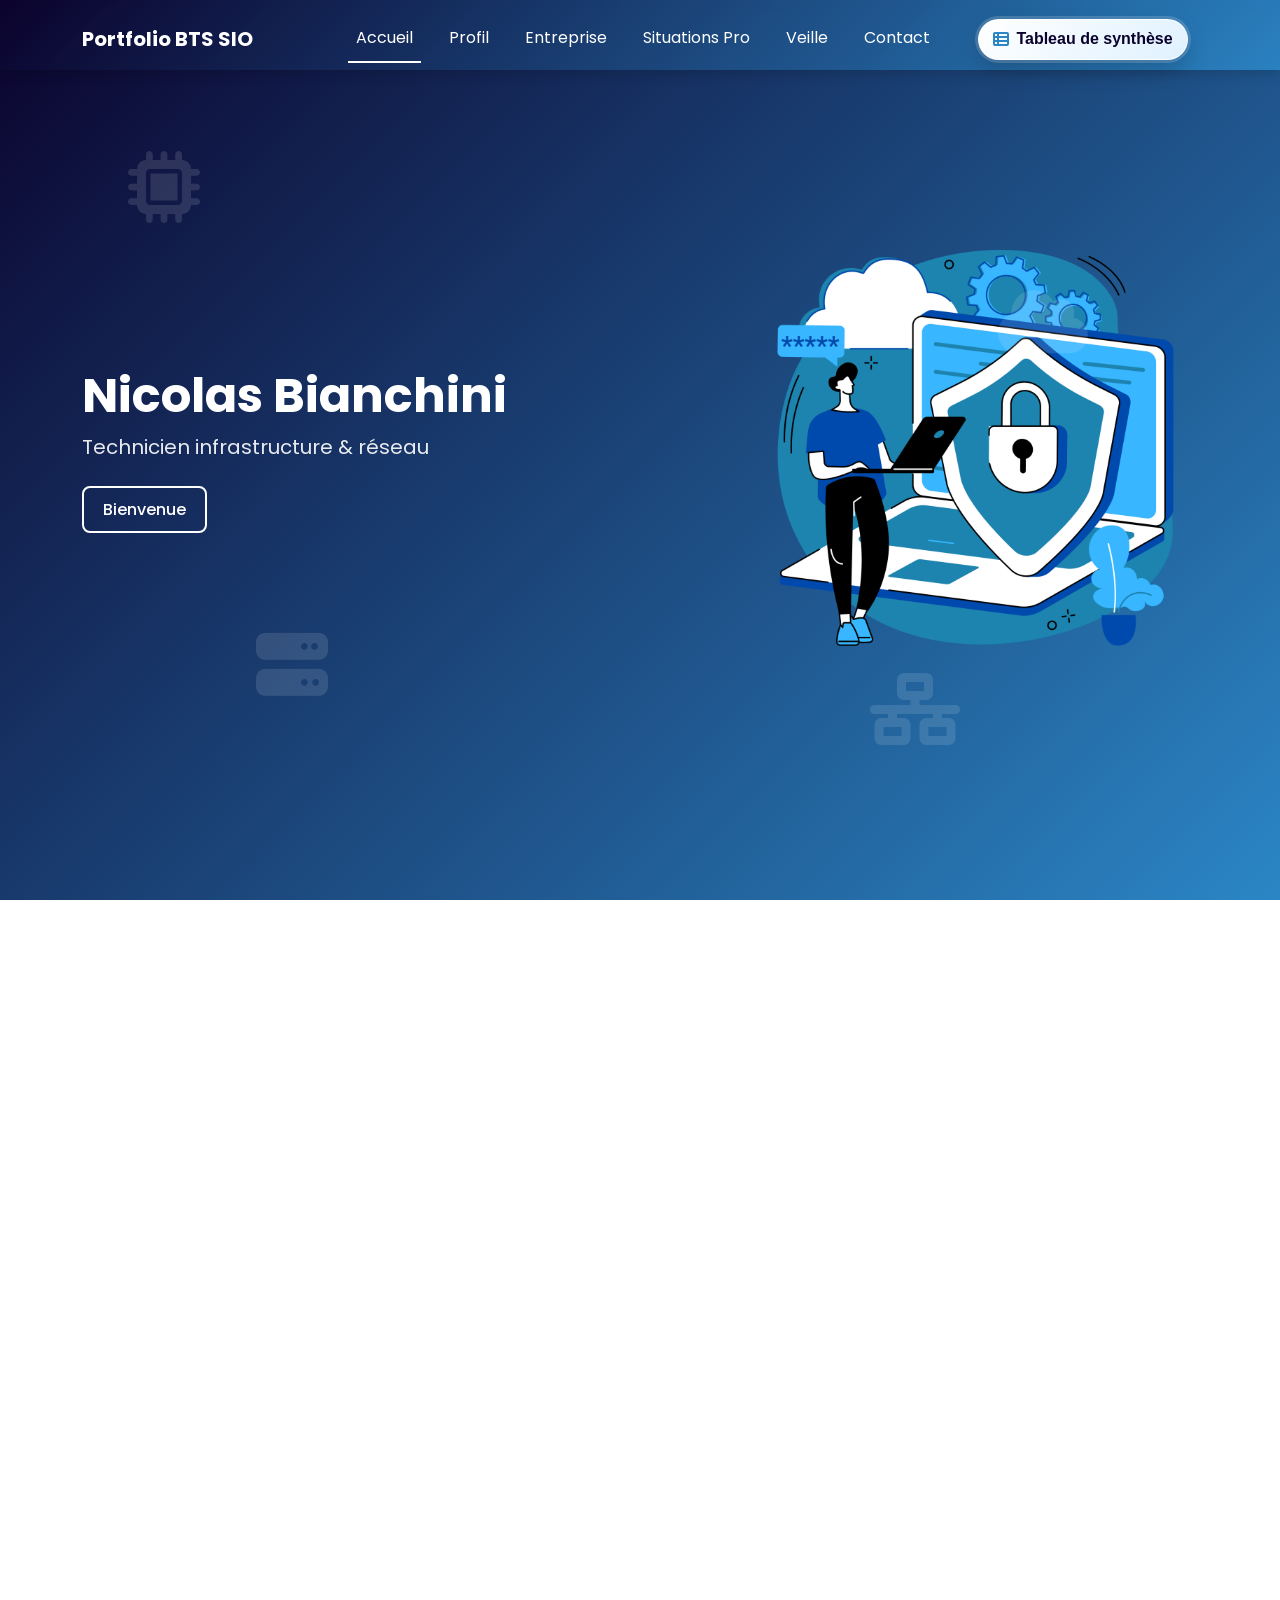
==== commit 895755fb: "Update index.html" ====
--- a/index.html
+++ b/index.html
@@ -77,6 +77,7 @@
       <a href="veille.html">Veille</a> |
       <a href="contact.html">Contact</a> |
       <a href="mentions-legales.html">Mentions l&eacute;gales</a>
+      <a href="contrat-de-service.html">Contrat de Service</a> 
     </div>
     <p class="credits">Site r&eacute;alis&eacute; en HTML, CSS et Bootstrap</p>
   </div>
--- a/css/styles.css
+++ b/css/styles.css
@@ -41,7 +41,7 @@
 .navbar .nav-link {
   position: relative;
   color: #fff;
-  margin: 0 15px;
+  margin: 0 10px;
   padding-top: 1rem;   /* ↓ descend le texte */
   padding-bottom: 0.5rem; /* ajuste pour ne pas trop élargir la navbar */
 }
@@ -62,11 +62,44 @@
   width: 100%;
 }
 
+.navbar .nav-link.nav-cta {
+  display: inline-flex;
+  align-items: center;
+  gap: .45rem;
+  margin-top: .55rem;
+  padding: .45rem .9rem;
+  border: 1px solid rgba(255, 255, 255, .9);
+  border-radius: 999px;
+  background: linear-gradient(135deg, #ffffff, #dff1ff);
+  color: #0B032D;
+  font-weight: 800;
+  box-shadow: 0 0 0 3px rgba(255, 255, 255, .16), 0 10px 22px rgba(0, 0, 0, .18);
+}
+
+.navbar .nav-link.nav-cta::after {
+  display: none;
+}
+
+.navbar .nav-link.nav-cta:hover,
+.navbar .nav-link.nav-cta.active {
+  color: #0B032D;
+  background: linear-gradient(135deg, #ffffff, #8fd3ff);
+  transform: translateY(-1px);
+  box-shadow: 0 0 0 4px rgba(143, 211, 255, .28), 0 14px 28px rgba(0, 0, 0, .22);
+}
+
+.navbar .nav-link.nav-cta i {
+  color: #2B86C5;
+}
+
+.navbar .nav-cta-item {
+  margin-left: 1.25rem;
+}
+
 .navbar .navbar-brand {
   padding-top: 1rem;   /* descend le logo texte */
   padding-bottom: 0.5rem;
 }
-
 
 #accueil {
   background: linear-gradient(135deg, #0B032D, #2B86C5);
@@ -431,141 +464,141 @@
   box-shadow: 0 12px 24px rgba(0,0,0,0.25);
 }
 
-/* Section Parcours */
-.parcours-section {
-  padding: 6rem 2rem;
-  background:
-    radial-gradient(circle at 10% 20%, rgba(43, 134, 197, 0.12), transparent 35%),
-    radial-gradient(circle at 90% 80%, rgba(11, 3, 45, 0.08), transparent 38%),
-    linear-gradient(135deg, #f0f4f8, #ffffff);
-  min-height: 90vh;
-  margin-top: 50px;
-}
-
-.parcours-section .section-title {
-  font-weight: 700;
-  margin-bottom: 3rem;
-  font-size: 2.15rem;
-  color: #2B86C5;
-  position: relative;
-  display: inline-block;
-}
-
-.parcours-section .section-title::after {
-  content: "";
-  display: block;
-  width: 84px;
-  height: 4px;
-  background: linear-gradient(90deg, #2B86C5, #0B032D);
-  margin-top: 10px;
-  border-radius: 3px;
-}
-
-.timeline {
-  --timeline-left: 26px;
-  --timeline-content-offset: 82px;
-  --timeline-icon-size: 44px;
-  position: relative;
-  margin: 0;
-  padding-left: var(--timeline-content-offset);
-}
-
-.timeline::before {
-  content: "";
-  position: absolute;
-  left: var(--timeline-left);
-  top: 8px;
-  bottom: 8px;
-  width: 3px;
-  border-radius: 999px;
-  background: linear-gradient(to bottom, #2B86C5, #0B032D);
-  box-shadow: 0 0 0 6px rgba(43, 134, 197, 0.08);
-}
-
-.timeline-item {
-  position: relative;
-  margin-bottom: 1.3rem;
-}
-
-.timeline-item:last-child {
-  margin-bottom: 0;
-}
-
-.timeline-icon {
-  position: absolute;
-  left: calc(var(--timeline-left) - var(--timeline-content-offset) - (var(--timeline-icon-size) / 2));
-  top: 20px;
-  width: var(--timeline-icon-size);
-  height: var(--timeline-icon-size);
-  border-radius: 50%;
-  display: flex;
-  align-items: center;
-  justify-content: center;
-  color: #ffffff;
-  font-size: 1rem;
-  background: linear-gradient(135deg, #2B86C5, #0B032D);
-  border: 2px solid #ffffff;
-  box-shadow: 0 10px 20px rgba(11, 3, 45, 0.28);
-  z-index: 1;
-}
-
-.timeline-content {
-  background: linear-gradient(145deg, #ffffff, #f7fbff);
-  border: 1px solid #d8e7f8;
-  border-radius: 14px;
-  padding: 1rem 1.15rem;
-  box-shadow: 0 12px 28px rgba(18, 69, 122, 0.09);
-  transition: transform 0.22s ease, box-shadow 0.22s ease, border-color 0.22s ease;
-}
-
-.timeline-content:hover {
-  transform: translateY(-4px);
-  border-color: #b7d6f3;
-  box-shadow: 0 18px 34px rgba(18, 69, 122, 0.15);
-}
-
-.timeline-content h5 {
-  margin: 0 0 0.25rem;
-  font-size: 1.2rem;
-  color: #0B032D;
-}
-
-.timeline-content .date {
-  display: inline-flex;
-  align-items: center;
-  margin: 0 0 0.55rem;
-  padding: 0.25rem 0.7rem;
-  border-radius: 999px;
-  font-weight: 700;
-  font-size: 0.9rem;
-  color: #11457f;
-  background: #e8f2fc;
-  border: 1px solid #cde2f8;
-}
-
-.timeline-content p {
-  margin: 0;
-  font-size: 1rem;
-  color: #3f5164;
-  line-height: 1.55;
-}
-
-@media (max-width: 900px) {
-  .timeline {
-    --timeline-left: 20px;
-    --timeline-content-offset: 66px;
-    --timeline-icon-size: 40px;
-    padding-left: var(--timeline-content-offset);
-  }
-
-  .timeline-icon {
-    top: 18px;
-  }
-
-  .timeline-content h5 {
-    font-size: 1.05rem;
-  }
-}
+/* Section Parcours */
+.parcours-section {
+  padding: 6rem 2rem;
+  background:
+    radial-gradient(circle at 10% 20%, rgba(43, 134, 197, 0.12), transparent 35%),
+    radial-gradient(circle at 90% 80%, rgba(11, 3, 45, 0.08), transparent 38%),
+    linear-gradient(135deg, #f0f4f8, #ffffff);
+  min-height: 90vh;
+  margin-top: 50px;
+}
+
+.parcours-section .section-title {
+  font-weight: 700;
+  margin-bottom: 3rem;
+  font-size: 2.15rem;
+  color: #2B86C5;
+  position: relative;
+  display: inline-block;
+}
+
+.parcours-section .section-title::after {
+  content: "";
+  display: block;
+  width: 84px;
+  height: 4px;
+  background: linear-gradient(90deg, #2B86C5, #0B032D);
+  margin-top: 10px;
+  border-radius: 3px;
+}
+
+.timeline {
+  --timeline-left: 26px;
+  --timeline-content-offset: 82px;
+  --timeline-icon-size: 44px;
+  position: relative;
+  margin: 0;
+  padding-left: var(--timeline-content-offset);
+}
+
+.timeline::before {
+  content: "";
+  position: absolute;
+  left: var(--timeline-left);
+  top: 8px;
+  bottom: 8px;
+  width: 3px;
+  border-radius: 999px;
+  background: linear-gradient(to bottom, #2B86C5, #0B032D);
+  box-shadow: 0 0 0 6px rgba(43, 134, 197, 0.08);
+}
+
+.timeline-item {
+  position: relative;
+  margin-bottom: 1.3rem;
+}
+
+.timeline-item:last-child {
+  margin-bottom: 0;
+}
+
+.timeline-icon {
+  position: absolute;
+  left: calc(var(--timeline-left) - var(--timeline-content-offset) - (var(--timeline-icon-size) / 2));
+  top: 20px;
+  width: var(--timeline-icon-size);
+  height: var(--timeline-icon-size);
+  border-radius: 50%;
+  display: flex;
+  align-items: center;
+  justify-content: center;
+  color: #ffffff;
+  font-size: 1rem;
+  background: linear-gradient(135deg, #2B86C5, #0B032D);
+  border: 2px solid #ffffff;
+  box-shadow: 0 10px 20px rgba(11, 3, 45, 0.28);
+  z-index: 1;
+}
+
+.timeline-content {
+  background: linear-gradient(145deg, #ffffff, #f7fbff);
+  border: 1px solid #d8e7f8;
+  border-radius: 14px;
+  padding: 1rem 1.15rem;
+  box-shadow: 0 12px 28px rgba(18, 69, 122, 0.09);
+  transition: transform 0.22s ease, box-shadow 0.22s ease, border-color 0.22s ease;
+}
+
+.timeline-content:hover {
+  transform: translateY(-4px);
+  border-color: #b7d6f3;
+  box-shadow: 0 18px 34px rgba(18, 69, 122, 0.15);
+}
+
+.timeline-content h5 {
+  margin: 0 0 0.25rem;
+  font-size: 1.2rem;
+  color: #0B032D;
+}
+
+.timeline-content .date {
+  display: inline-flex;
+  align-items: center;
+  margin: 0 0 0.55rem;
+  padding: 0.25rem 0.7rem;
+  border-radius: 999px;
+  font-weight: 700;
+  font-size: 0.9rem;
+  color: #11457f;
+  background: #e8f2fc;
+  border: 1px solid #cde2f8;
+}
+
+.timeline-content p {
+  margin: 0;
+  font-size: 1rem;
+  color: #3f5164;
+  line-height: 1.55;
+}
+
+@media (max-width: 900px) {
+  .timeline {
+    --timeline-left: 20px;
+    --timeline-content-offset: 66px;
+    --timeline-icon-size: 40px;
+    padding-left: var(--timeline-content-offset);
+  }
+
+  .timeline-icon {
+    top: 18px;
+  }
+
+  .timeline-content h5 {
+    font-size: 1.05rem;
+  }
+}
 
 /* Section outils */
 .tools-section {
@@ -1057,417 +1090,417 @@
 }
 
 
-/* Section Situations Pro */
-.sp-section {
-  padding: 6rem 2rem;
-  background:
-    radial-gradient(circle at 12% 15%, rgba(43, 134, 197, 0.12), transparent 35%),
-    radial-gradient(circle at 90% 85%, rgba(11, 3, 45, 0.08), transparent 38%),
-    linear-gradient(135deg, #f0f4f8, #ffffff);
-}
-
-#situations {
-  min-height: auto;
-}
-
-.sp-intro {
-  max-width: 760px;
-  color: #425466;
-  margin-bottom: 1.4rem;
-}
-
-.sp-switcher {
-  display: grid;
-  grid-template-columns: repeat(4, minmax(160px, 1fr));
-  gap: 0.8rem;
-  margin-bottom: 1.4rem;
-}
-
-.sp-filter {
-  border: 1px solid #cfe1f6;
-  background: linear-gradient(145deg, #ffffff, #f4faff);
-  border-radius: 14px;
-  padding: 0.9rem 1rem;
-  display: flex;
-  align-items: center;
-  gap: 0.65rem;
-  text-align: left;
-  color: #103b70;
-  font-weight: 700;
-  cursor: pointer;
-  transition: transform 0.2s ease, box-shadow 0.2s ease, border-color 0.2s ease, background 0.2s ease;
-}
-
-.sp-filter:hover {
-  transform: translateY(-2px);
-  border-color: #b4d2ef;
-  box-shadow: 0 12px 24px rgba(16, 69, 127, 0.12);
-}
-
-.sp-filter.active {
-  background: linear-gradient(135deg, #1d71d9, #0f3f80);
-  border-color: #1d71d9;
-  color: #ffffff;
-  box-shadow: 0 14px 28px rgba(29, 113, 217, 0.28);
-}
-
-.sp-filter-icon {
-  width: 34px;
-  height: 34px;
-  border-radius: 10px;
-  display: inline-flex;
-  align-items: center;
-  justify-content: center;
-  background: rgba(16, 69, 127, 0.1);
-  flex-shrink: 0;
-}
-
-.sp-filter.active .sp-filter-icon {
-  background: rgba(255, 255, 255, 0.2);
-}
-
-.sp-filter-label {
-  flex: 1;
-  font-size: 0.9rem;
-  line-height: 1.2;
-}
-
-.sp-filter-count {
-  min-width: 24px;
-  height: 24px;
-  border-radius: 999px;
-  display: inline-flex;
-  align-items: center;
-  justify-content: center;
-  font-size: 0.75rem;
-  font-weight: 800;
-  background: #e7f1fb;
-  color: #0f3f80;
-}
-
-.sp-filter.active .sp-filter-count {
-  background: rgba(255, 255, 255, 0.18);
-  color: #ffffff;
-}
-
-.sp-grid {
-  display: grid;
-  grid-template-columns: repeat(auto-fit, minmax(270px, 1fr));
-  gap: 1rem;
-}
-
-.sp-card {
-  background: linear-gradient(145deg, #ffffff, #f7fbff);
-  border: 1px solid #d8e7f8;
-  border-radius: 14px;
-  padding: 1rem;
-  text-align: left;
-  display: flex;
-  flex-direction: column;
-  gap: 0.7rem;
-  box-shadow: 0 12px 28px rgba(18, 69, 122, 0.08);
-  transition: transform 0.22s ease, box-shadow 0.22s ease, border-color 0.22s ease;
-}
-
-.sp-card:hover {
-  transform: translateY(-4px);
-  border-color: #b7d6f3;
-  box-shadow: 0 18px 34px rgba(18, 69, 122, 0.15);
-}
-
-.sp-card.is-hidden {
-  display: none;
-}
-
-.sp-card-head {
-  display: flex;
-  justify-content: flex-start;
-}
-
-.sp-badge {
-  background: #e9f2fc;
-  color: #11457f;
-  border: 1px solid #cde2f8;
-  border-radius: 999px;
-  padding: 0.2rem 0.62rem;
-  font-size: 0.74rem;
-  font-weight: 800;
-}
-
-.sp-card-title {
-  margin: 0;
-  font-size: 1rem;
-  color: #102a43;
-  font-weight: 700;
-}
-
-.sp-card-desc {
-  margin: 0;
-  color: #52667a;
-  font-size: 0.91rem;
-  line-height: 1.45;
-}
-
-.sp-preview {
-  --pdf-toolbar-hide: 46px;
-  position: relative;
-  border-radius: 10px;
-  overflow: hidden;
-  border: 1px solid #d7e6f7;
-  background: #ffffff;
-  width: min(100%, 290px);
-  aspect-ratio: 210 / 297;
-  margin: 0 auto;
-}
-
-.sp-preview iframe {
-  width: 100%;
-  height: 100%;
-  border: none;
-  background: #ffffff;
-  display: block;
-}
-
-.sp-preview .sp-pdf-object {
-  position: absolute;
-  left: 0;
-  top: calc(var(--pdf-toolbar-hide) * -1);
-  width: 100%;
-  height: calc(100% + var(--pdf-toolbar-hide));
-  border: none;
-  display: block;
-  background: #ffffff;
-}
-
-.sp-preview-fallback {
-  width: 100%;
-  min-height: 100%;
-  display: flex;
-  align-items: center;
-  justify-content: center;
-  text-decoration: none;
-  text-align: center;
-  font-weight: 700;
-  color: #10457f;
-  padding: 1rem;
-  background: linear-gradient(145deg, #f1f7ff, #e8f2ff);
-}
-
-.sp-doc-preview {
-  min-height: 100%;
-  position: relative;
-  display: block;
-  padding: 1rem;
-  text-decoration: none;
-  color: #1d71d9;
-  background: #eef3fa;
-  overflow: hidden;
-}
-
-.sp-doc-preview::before {
-  content: "";
-  position: absolute;
-  inset: 0 auto 0 50%;
-  width: 62%;
-  transform: translateX(-50%);
-  background:
-    linear-gradient(135deg, transparent 0 12%, rgba(43,134,197,.08) 12% 22%, transparent 22%),
-    #ffffff;
-  box-shadow: 0 0 0 1px rgba(205,226,248,.9);
-}
-
-.sp-doc-preview::after {
-  content: "";
-  position: absolute;
-  left: 50%;
-  top: 48%;
-  width: 28%;
-  height: 42%;
-  transform: translate(-50%, -50%) rotate(28deg);
-  border-radius: 10px;
-  background:
-    linear-gradient(90deg,
-      #6aa8ed 0 18%,
-      transparent 18% 28%,
-      #2B86C5 28% 52%,
-      transparent 52% 62%,
-      #9ec7f5 62% 76%,
-      transparent 76% 86%,
-      #1d71d9 86% 100%);
-  opacity: .88;
-}
-
-.sp-doc-preview i {
-  display: none;
-}
-
-.sp-doc-preview span {
-  position: absolute;
-  z-index: 2;
-  top: 12%;
-  left: 23%;
-  width: 44%;
-  color: #0f67c7;
-  font-size: .72rem;
-  line-height: 1.28;
-  font-weight: 800;
-  text-align: left;
-}
-
-.sp-doc-preview:hover {
-  color: #0B032D;
-  filter: saturate(1.05);
-}
-
-.sp-doc-image-preview {
-  padding: 0;
-  background: #eef3fa;
-  display: flex;
-  align-items: center;
-  justify-content: center;
-}
-
-.sp-doc-image-preview::before,
-.sp-doc-image-preview::after {
-  display: none;
-}
-
-.sp-doc-image-preview img {
-  width: 100%;
-  height: 100%;
-  display: block;
-  object-fit: contain;
-  object-position: center center;
-}
-
-.page-situations .sp-mission-grid .sp-card-title {
-  min-height: 42px;
-}
-
-.page-situations .sp-mission-grid .sp-tags {
-  min-height: 82px;
-  align-content: flex-start;
-}
-
-.page-situations .sp-mission-grid .sp-card-desc {
-  min-height: 74px;
-}
-
-.page-situations .sp-mission-grid .sp-preview {
-  margin-top: 0;
-}
-
-.sp-doc-preview-m1 {
-  background: #ffffff;
-}
-
-.sp-doc-preview-m1::before {
-  width: 100%;
-  background:
-    linear-gradient(116deg, transparent 0 11%, rgba(235,241,249,.95) 11% 22%, transparent 22%),
-    linear-gradient(116deg, transparent 67%, rgba(235,241,249,.95) 67% 84%, transparent 84%),
-    #ffffff;
-  box-shadow: none;
-}
-
-.sp-doc-preview-m1::after {
-  top: 64%;
-  left: 55%;
-  width: 56%;
-  height: 55%;
-  transform: translate(-50%, -50%) rotate(24deg);
-  border-radius: 7px;
-  background:
-    linear-gradient(90deg,
-      #6aa8ed 0 16%,
-      transparent 16% 24%,
-      #2f86e2 24% 42%,
-      transparent 42% 50%,
-      #0b4cbb 50% 67%,
-      transparent 67% 75%,
-      #74b2f2 75% 88%,
-      transparent 88% 100%);
-  opacity: .96;
-}
-
-.sp-doc-preview-m1 span {
-  top: 11%;
-  left: 15%;
-  width: 72%;
-  color: #0872c7;
-  font-size: 1.15rem;
-  line-height: 1.08;
-  font-weight: 800;
-}
-
-.sp-doc-preview-m1 small {
-  position: absolute;
-  z-index: 2;
-  top: 27%;
-  left: 15%;
-  color: #0872c7;
-  font-size: .72rem;
-  font-weight: 700;
-}
-
-.sp-actions {
-  display: flex;
-  flex-wrap: wrap;
-  gap: 0.55rem;
-  margin-top: auto;
-  padding-top: 0.2rem;
-}
-
-.sp-actions a {
-  text-decoration: none;
-  font-size: 0.84rem;
-  font-weight: 700;
-  border-radius: 999px;
-  padding: 0.42rem 0.78rem;
-  transition: transform 0.15s ease, box-shadow 0.15s ease, background 0.15s ease, color 0.15s ease;
-}
-
-.sp-actions a:first-child {
-  background: #1d71d9;
-  color: #ffffff;
-  box-shadow: 0 8px 16px rgba(29, 113, 217, 0.25);
-}
-
-.sp-actions a:first-child:hover {
-  background: #165fb9;
-  transform: translateY(-1px);
-}
-
-.sp-actions a:last-child {
-  background: #eef5fd;
-  color: #10457f;
-  border: 1px solid #cde2f8;
-}
-
-.sp-actions a:last-child:hover {
-  background: #e1effd;
-  transform: translateY(-1px);
-}
-
-@media (max-width: 992px) {
-  .sp-switcher {
-    grid-template-columns: repeat(2, minmax(180px, 1fr));
-  }
-}
-
-@media (max-width: 768px) {
-  .sp-section {
-    padding: 4.5rem 1rem;
-  }
-
-  .sp-switcher {
-    grid-template-columns: 1fr;
-  }
-
-  .sp-preview {
-    width: min(100%, 250px);
-  }
-}
+/* Section Situations Pro */
+.sp-section {
+  padding: 6rem 2rem;
+  background:
+    radial-gradient(circle at 12% 15%, rgba(43, 134, 197, 0.12), transparent 35%),
+    radial-gradient(circle at 90% 85%, rgba(11, 3, 45, 0.08), transparent 38%),
+    linear-gradient(135deg, #f0f4f8, #ffffff);
+}
+
+#situations {
+  min-height: auto;
+}
+
+.sp-intro {
+  max-width: 760px;
+  color: #425466;
+  margin-bottom: 1.4rem;
+}
+
+.sp-switcher {
+  display: grid;
+  grid-template-columns: repeat(4, minmax(160px, 1fr));
+  gap: 0.8rem;
+  margin-bottom: 1.4rem;
+}
+
+.sp-filter {
+  border: 1px solid #cfe1f6;
+  background: linear-gradient(145deg, #ffffff, #f4faff);
+  border-radius: 14px;
+  padding: 0.9rem 1rem;
+  display: flex;
+  align-items: center;
+  gap: 0.65rem;
+  text-align: left;
+  color: #103b70;
+  font-weight: 700;
+  cursor: pointer;
+  transition: transform 0.2s ease, box-shadow 0.2s ease, border-color 0.2s ease, background 0.2s ease;
+}
+
+.sp-filter:hover {
+  transform: translateY(-2px);
+  border-color: #b4d2ef;
+  box-shadow: 0 12px 24px rgba(16, 69, 127, 0.12);
+}
+
+.sp-filter.active {
+  background: linear-gradient(135deg, #1d71d9, #0f3f80);
+  border-color: #1d71d9;
+  color: #ffffff;
+  box-shadow: 0 14px 28px rgba(29, 113, 217, 0.28);
+}
+
+.sp-filter-icon {
+  width: 34px;
+  height: 34px;
+  border-radius: 10px;
+  display: inline-flex;
+  align-items: center;
+  justify-content: center;
+  background: rgba(16, 69, 127, 0.1);
+  flex-shrink: 0;
+}
+
+.sp-filter.active .sp-filter-icon {
+  background: rgba(255, 255, 255, 0.2);
+}
+
+.sp-filter-label {
+  flex: 1;
+  font-size: 0.9rem;
+  line-height: 1.2;
+}
+
+.sp-filter-count {
+  min-width: 24px;
+  height: 24px;
+  border-radius: 999px;
+  display: inline-flex;
+  align-items: center;
+  justify-content: center;
+  font-size: 0.75rem;
+  font-weight: 800;
+  background: #e7f1fb;
+  color: #0f3f80;
+}
+
+.sp-filter.active .sp-filter-count {
+  background: rgba(255, 255, 255, 0.18);
+  color: #ffffff;
+}
+
+.sp-grid {
+  display: grid;
+  grid-template-columns: repeat(auto-fit, minmax(270px, 1fr));
+  gap: 1rem;
+}
+
+.sp-card {
+  background: linear-gradient(145deg, #ffffff, #f7fbff);
+  border: 1px solid #d8e7f8;
+  border-radius: 14px;
+  padding: 1rem;
+  text-align: left;
+  display: flex;
+  flex-direction: column;
+  gap: 0.7rem;
+  box-shadow: 0 12px 28px rgba(18, 69, 122, 0.08);
+  transition: transform 0.22s ease, box-shadow 0.22s ease, border-color 0.22s ease;
+}
+
+.sp-card:hover {
+  transform: translateY(-4px);
+  border-color: #b7d6f3;
+  box-shadow: 0 18px 34px rgba(18, 69, 122, 0.15);
+}
+
+.sp-card.is-hidden {
+  display: none;
+}
+
+.sp-card-head {
+  display: flex;
+  justify-content: flex-start;
+}
+
+.sp-badge {
+  background: #e9f2fc;
+  color: #11457f;
+  border: 1px solid #cde2f8;
+  border-radius: 999px;
+  padding: 0.2rem 0.62rem;
+  font-size: 0.74rem;
+  font-weight: 800;
+}
+
+.sp-card-title {
+  margin: 0;
+  font-size: 1rem;
+  color: #102a43;
+  font-weight: 700;
+}
+
+.sp-card-desc {
+  margin: 0;
+  color: #52667a;
+  font-size: 0.91rem;
+  line-height: 1.45;
+}
+
+.sp-preview {
+  --pdf-toolbar-hide: 46px;
+  position: relative;
+  border-radius: 10px;
+  overflow: hidden;
+  border: 1px solid #d7e6f7;
+  background: #ffffff;
+  width: min(100%, 290px);
+  aspect-ratio: 210 / 297;
+  margin: 0 auto;
+}
+
+.sp-preview iframe {
+  width: 100%;
+  height: 100%;
+  border: none;
+  background: #ffffff;
+  display: block;
+}
+
+.sp-preview .sp-pdf-object {
+  position: absolute;
+  left: 0;
+  top: calc(var(--pdf-toolbar-hide) * -1);
+  width: 100%;
+  height: calc(100% + var(--pdf-toolbar-hide));
+  border: none;
+  display: block;
+  background: #ffffff;
+}
+
+.sp-preview-fallback {
+  width: 100%;
+  min-height: 100%;
+  display: flex;
+  align-items: center;
+  justify-content: center;
+  text-decoration: none;
+  text-align: center;
+  font-weight: 700;
+  color: #10457f;
+  padding: 1rem;
+  background: linear-gradient(145deg, #f1f7ff, #e8f2ff);
+}
+
+.sp-doc-preview {
+  min-height: 100%;
+  position: relative;
+  display: block;
+  padding: 1rem;
+  text-decoration: none;
+  color: #1d71d9;
+  background: #eef3fa;
+  overflow: hidden;
+}
+
+.sp-doc-preview::before {
+  content: "";
+  position: absolute;
+  inset: 0 auto 0 50%;
+  width: 62%;
+  transform: translateX(-50%);
+  background:
+    linear-gradient(135deg, transparent 0 12%, rgba(43,134,197,.08) 12% 22%, transparent 22%),
+    #ffffff;
+  box-shadow: 0 0 0 1px rgba(205,226,248,.9);
+}
+
+.sp-doc-preview::after {
+  content: "";
+  position: absolute;
+  left: 50%;
+  top: 48%;
+  width: 28%;
+  height: 42%;
+  transform: translate(-50%, -50%) rotate(28deg);
+  border-radius: 10px;
+  background:
+    linear-gradient(90deg,
+      #6aa8ed 0 18%,
+      transparent 18% 28%,
+      #2B86C5 28% 52%,
+      transparent 52% 62%,
+      #9ec7f5 62% 76%,
+      transparent 76% 86%,
+      #1d71d9 86% 100%);
+  opacity: .88;
+}
+
+.sp-doc-preview i {
+  display: none;
+}
+
+.sp-doc-preview span {
+  position: absolute;
+  z-index: 2;
+  top: 12%;
+  left: 23%;
+  width: 44%;
+  color: #0f67c7;
+  font-size: .72rem;
+  line-height: 1.28;
+  font-weight: 800;
+  text-align: left;
+}
+
+.sp-doc-preview:hover {
+  color: #0B032D;
+  filter: saturate(1.05);
+}
+
+.sp-doc-image-preview {
+  padding: 0;
+  background: #eef3fa;
+  display: flex;
+  align-items: center;
+  justify-content: center;
+}
+
+.sp-doc-image-preview::before,
+.sp-doc-image-preview::after {
+  display: none;
+}
+
+.sp-doc-image-preview img {
+  width: 100%;
+  height: 100%;
+  display: block;
+  object-fit: contain;
+  object-position: center center;
+}
+
+.page-situations .sp-mission-grid .sp-card-title {
+  min-height: 42px;
+}
+
+.page-situations .sp-mission-grid .sp-tags {
+  min-height: 82px;
+  align-content: flex-start;
+}
+
+.page-situations .sp-mission-grid .sp-card-desc {
+  min-height: 74px;
+}
+
+.page-situations .sp-mission-grid .sp-preview {
+  margin-top: 0;
+}
+
+.sp-doc-preview-m1 {
+  background: #ffffff;
+}
+
+.sp-doc-preview-m1::before {
+  width: 100%;
+  background:
+    linear-gradient(116deg, transparent 0 11%, rgba(235,241,249,.95) 11% 22%, transparent 22%),
+    linear-gradient(116deg, transparent 67%, rgba(235,241,249,.95) 67% 84%, transparent 84%),
+    #ffffff;
+  box-shadow: none;
+}
+
+.sp-doc-preview-m1::after {
+  top: 64%;
+  left: 55%;
+  width: 56%;
+  height: 55%;
+  transform: translate(-50%, -50%) rotate(24deg);
+  border-radius: 7px;
+  background:
+    linear-gradient(90deg,
+      #6aa8ed 0 16%,
+      transparent 16% 24%,
+      #2f86e2 24% 42%,
+      transparent 42% 50%,
+      #0b4cbb 50% 67%,
+      transparent 67% 75%,
+      #74b2f2 75% 88%,
+      transparent 88% 100%);
+  opacity: .96;
+}
+
+.sp-doc-preview-m1 span {
+  top: 11%;
+  left: 15%;
+  width: 72%;
+  color: #0872c7;
+  font-size: 1.15rem;
+  line-height: 1.08;
+  font-weight: 800;
+}
+
+.sp-doc-preview-m1 small {
+  position: absolute;
+  z-index: 2;
+  top: 27%;
+  left: 15%;
+  color: #0872c7;
+  font-size: .72rem;
+  font-weight: 700;
+}
+
+.sp-actions {
+  display: flex;
+  flex-wrap: wrap;
+  gap: 0.55rem;
+  margin-top: auto;
+  padding-top: 0.2rem;
+}
+
+.sp-actions a {
+  text-decoration: none;
+  font-size: 0.84rem;
+  font-weight: 700;
+  border-radius: 999px;
+  padding: 0.42rem 0.78rem;
+  transition: transform 0.15s ease, box-shadow 0.15s ease, background 0.15s ease, color 0.15s ease;
+}
+
+.sp-actions a:first-child {
+  background: #1d71d9;
+  color: #ffffff;
+  box-shadow: 0 8px 16px rgba(29, 113, 217, 0.25);
+}
+
+.sp-actions a:first-child:hover {
+  background: #165fb9;
+  transform: translateY(-1px);
+}
+
+.sp-actions a:last-child {
+  background: #eef5fd;
+  color: #10457f;
+  border: 1px solid #cde2f8;
+}
+
+.sp-actions a:last-child:hover {
+  background: #e1effd;
+  transform: translateY(-1px);
+}
+
+@media (max-width: 992px) {
+  .sp-switcher {
+    grid-template-columns: repeat(2, minmax(180px, 1fr));
+  }
+}
+
+@media (max-width: 768px) {
+  .sp-section {
+    padding: 4.5rem 1rem;
+  }
+
+  .sp-switcher {
+    grid-template-columns: 1fr;
+  }
+
+  .sp-preview {
+    width: min(100%, 250px);
+  }
+}
 .situations-section {
   padding-top: 6rem; /* avant 6rem → réduit */
   margin-bottom: 70px;
@@ -1608,27 +1641,27 @@
 }
 
 /* Cartes infos */
-.contact-card {
-  background: #fff;
-  padding: 2rem;
-  text-align: center;
-  border-radius: 12px;
-  box-shadow: 0 6px 16px rgba(0,0,0,0.1);
-  transition: transform 0.3s ease, box-shadow 0.3s ease;
-  height: 100%;
-  overflow-wrap: anywhere;
-}
-.contact-card:hover {
-  transform: translateY(-5px);
-  box-shadow: 0 12px 24px rgba(0,0,0,0.15);
-}
-
-.contact-info-row {
-  max-width: 860px;
-  margin-inline: auto;
-}
-
-/* Formulaire */
+.contact-card {
+  background: #fff;
+  padding: 2rem;
+  text-align: center;
+  border-radius: 12px;
+  box-shadow: 0 6px 16px rgba(0,0,0,0.1);
+  transition: transform 0.3s ease, box-shadow 0.3s ease;
+  height: 100%;
+  overflow-wrap: anywhere;
+}
+.contact-card:hover {
+  transform: translateY(-5px);
+  box-shadow: 0 12px 24px rgba(0,0,0,0.15);
+}
+
+.contact-info-row {
+  max-width: 860px;
+  margin-inline: auto;
+}
+
+/* Formulaire */
 .contact-form input,
 .contact-form textarea {
   border-radius: 8px;
@@ -1829,668 +1862,795 @@
 }
 
 
-
-/* Multi-page layout */
-body {
-  background: #ffffff;
-}
-
-body:not(.page-accueil) main {
-  padding-top: 76px;
-}
-
-body:not(.page-accueil) section {
-  min-height: auto;
-}
-
-.page-accueil #accueil .btn-outline-light {
-  text-decoration: none;
-}
-
-.home-links-section {
-  min-height: auto;
-  background: linear-gradient(135deg, #f0f4f8, #ffffff);
-  padding: 5rem 2rem;
-}
-
-.home-page-grid {
-  display: grid;
-  grid-template-columns: repeat(auto-fit, minmax(240px, 1fr));
-  gap: 1rem;
-  margin-top: 2rem;
-}
-
-.home-page-card {
-  min-height: 120px;
-  display: flex;
-  align-items: center;
-  gap: 1rem;
-  padding: 1.25rem;
-  border-radius: 12px;
-  text-decoration: none;
-  background: #ffffff;
-  color: #0B032D;
-  border: 1px solid #d8e7f8;
-  box-shadow: 0 12px 28px rgba(18, 69, 122, 0.08);
-  font-weight: 700;
-  transition: transform .22s ease, box-shadow .22s ease, border-color .22s ease;
-}
-
-.home-page-card:hover {
-  transform: translateY(-4px);
-  color: #0B032D;
-  border-color: #b7d6f3;
-  box-shadow: 0 18px 34px rgba(18, 69, 122, 0.15);
-}
-
-.home-page-card i {
-  width: 44px;
-  height: 44px;
-  border-radius: 12px;
-  display: inline-flex;
-  align-items: center;
-  justify-content: center;
-  color: #ffffff;
-  background: linear-gradient(135deg, #0B032D, #2B86C5);
-  flex: 0 0 44px;
-}
-
-.skills-chart-section,
-.key-chart-section,
-.company-context-section {
-  padding: 5rem 2rem;
-  background: linear-gradient(135deg, #f0f4f8, #ffffff);
-}
-
-.key-chart-section {
-  background: #ffffff;
-}
-
-.skill-bars,
-.key-chart {
-  display: grid;
-  gap: 1rem;
-  max-width: 900px;
-}
-
-.skill-bar,
-.key-chart-row {
-  display: grid;
-  grid-template-columns: minmax(180px, 280px) 1fr;
-  gap: 1rem;
-  align-items: center;
-}
-
-.skill-bar span,
-.key-chart-row span {
-  font-weight: 700;
-  color: #0B032D;
-}
-
-.skill-bar div,
-.key-chart-row div {
-  height: 34px;
-  border-radius: 999px;
-  background: #e8f2fc;
-  overflow: hidden;
-  border: 1px solid #cde2f8;
-  padding: 2px;
-}
-
-.skill-bar strong,
-.key-chart-row strong {
-  height: 100%;
-  min-width: 64px;
-  display: flex;
-  align-items: center;
-  justify-content: flex-end;
-  padding-right: .85rem;
-  border-radius: 999px;
-  color: #ffffff;
-  background: linear-gradient(135deg, #0B032D, #2B86C5);
-}
-
-.context-grid {
-  display: grid;
-  grid-template-columns: repeat(2, minmax(0, 1fr));
-  gap: 1rem;
-}
-
-.context-grid article {
-  background: #ffffff;
-  border: 1px solid #d8e7f8;
-  border-radius: 14px;
-  padding: 1.5rem;
-  box-shadow: 0 12px 28px rgba(18, 69, 122, 0.08);
-}
-
-.context-grid h3 {
-  color: #0B032D;
-  font-weight: 700;
-  font-size: 1.2rem;
-}
-
-.sp-page-intro {
-  min-height: auto;
-  padding: 3.5rem 2rem 1rem;
-  background:
-    radial-gradient(circle at 12% 15%, rgba(43, 134, 197, 0.12), transparent 35%),
-    radial-gradient(circle at 90% 85%, rgba(11, 3, 45, 0.08), transparent 38%),
-    linear-gradient(135deg, #f0f4f8, #ffffff);
-  color: #172033;
-}
-
-.sp-page-intro h1 {
-  max-width: 980px;
-  margin: 0;
-  font-size: clamp(1.9rem, 3vw, 2.6rem);
-  font-weight: 700;
-  line-height: 1.2;
-  letter-spacing: 0;
-}
-
-.sp-hero-panel {
-  padding: 1.7rem 1.8rem 1.55rem;
-  border-radius: 12px;
-  background:
-    radial-gradient(circle at 0% 0%, rgba(43, 134, 197, .12), transparent 34%),
-    linear-gradient(135deg, #ffffff, #f5faff);
-  border: 1px solid #d8e7f8;
-  box-shadow: 0 12px 28px rgba(18, 69, 122, 0.07);
-}
-
-.sp-hero-panel h1::after {
-  content: "";
-  display: block;
-  width: 100px;
-  height: 3px;
-  margin-top: .55rem;
-  border-radius: 3px;
-  background: #2B86C5;
-}
-
-.sp-hero-panel p {
-  max-width: 820px;
-  margin: 1rem 0 0;
-  color: #4c5f76;
-  font-size: 1.05rem;
-  line-height: 1.65;
-}
-
-.page-situations .sp-section,
-.page-situations #situations {
-  padding-top: 1.25rem;
-}
-
-.page-situations .sp-section,
-.page-situations #situations {
-  padding-bottom: 5rem;
-}
-
-.sp-group-head {
-  max-width: 920px;
-  margin: 0 0 1.4rem;
-}
-
-.sp-group-head-secondary {
-  margin-top: 3.2rem;
-}
-
-.sp-group-kicker {
-  display: inline-flex;
-  align-items: center;
-  min-height: 28px;
-  padding: .3rem .75rem;
-  border-radius: 999px;
-  background: #e7f1fb;
-  border: 1px solid #cde2f8;
-  color: #0f3f80;
-  font-size: .8rem;
-  font-weight: 800;
-  margin-bottom: .75rem;
-}
-
-.sp-group-head h2 {
-  margin: 0;
-  color: #102a43;
-  font-size: clamp(1.45rem, 2.4vw, 2rem);
-  font-weight: 700;
-}
-
-.sp-group-head h2::after {
-  content: "";
-  display: block;
-  width: 74px;
-  height: 3px;
-  margin-top: .55rem;
-  border-radius: 3px;
-  background: #2B86C5;
-}
-
-.sp-group-head p {
-  margin: .9rem 0 0;
-  color: #52667a;
-  line-height: 1.65;
-}
-
-.page-situations .sp-switcher {
-  display: flex;
-  flex-wrap: wrap;
-  gap: .7rem;
-  margin-bottom: 1.5rem;
-}
-
-.page-situations .sp-filter {
-  width: auto;
-  min-height: 0;
-  border-radius: 999px;
-  padding: .48rem .85rem;
-  gap: .45rem;
-  background: rgba(255, 255, 255, .74);
-  border: 1px solid #bcd8f6;
-  color: #13599f;
-  box-shadow: none;
-}
-
-.page-situations .sp-filter:hover {
-  transform: translateY(-1px);
-  box-shadow: 0 8px 18px rgba(16, 69, 127, 0.1);
-}
-
-.page-situations .sp-filter.active {
-  background: #1d71d9;
-  border-color: #1d71d9;
-  color: #ffffff;
-  box-shadow: 0 10px 22px rgba(29, 113, 217, 0.22);
-}
-
-.page-situations .sp-filter-icon {
-  width: 24px;
-  height: 24px;
-  border-radius: 999px;
-  font-size: .78rem;
-}
-
-.page-situations .sp-filter-label {
-  flex: initial;
-  font-size: .9rem;
-  font-weight: 800;
-}
-
-.page-situations .sp-filter-count {
-  min-width: 22px;
-  height: 22px;
-  font-size: .72rem;
-}
-
-.page-situations .sp-mission-switcher {
-  margin-top: -.25rem;
-  margin-bottom: 1.6rem;
-}
-
-.page-situations .sp-mission-switcher .sp-filter {
-  padding: .5rem .9rem;
-}
-
-.sp-tags {
-  display: flex;
-  flex-wrap: wrap;
-  gap: .45rem;
-  margin-top: -.25rem;
-}
-
-.sp-tags span {
-  display: inline-flex;
-  align-items: center;
-  min-height: 24px;
-  padding: .22rem .62rem;
-  border-radius: 999px;
-  background: #eef6ff;
-  border: 1px solid #cfe3fb;
-  color: #165fb9;
-  font-size: .74rem;
-  font-weight: 800;
-}
-
-.page-situations .sp-card-head {
-  margin-bottom: -.15rem;
-}
-
-.page-situations .sp-badge {
-  background: #e7f1fb;
-  color: #0f3f80;
-}
-
-.footer {
-  margin-top: 0;
-}
-
-@media (max-width: 768px) {
-  .skill-bar,
-  .key-chart-row,
-  .context-grid {
-    grid-template-columns: 1fr;
-  }
-
-  body:not(.page-accueil) main {
-    padding-top: 70px;
-  }
-}
-
-.sp-missing-doc {
-  cursor: default;
-  opacity: .72;
-  box-shadow: none !important;
-}
-
-.sp-actions .sp-missing-doc,
-.sp-actions .sp-missing-doc:first-child,
-.sp-actions .sp-missing-doc:last-child {
-  background: #eef2f6;
-  color: #66788a;
-  border: 1px solid #d7e0ea;
-  pointer-events: none;
-}
-
-/* Entreprise page sections */
-.page-entreprise .entreprise-section {
-  padding: 6rem 2rem 5rem;
-  background: #ffffff;
-  color: #212529;
-}
-
-.page-entreprise .entreprise-section .section-title {
-  color: #2B86C5;
-}
-
-.page-entreprise .entreprise-section .section-title::after {
-  background: #2B86C5;
-}
-
-.page-entreprise .company-identity {
-  display: grid;
-  gap: 1.25rem;
-  align-items: center;
-}
-
-.page-entreprise .entreprise-card {
-  background: #ffffff;
-  box-shadow: 0 18px 40px rgba(0,0,0,.18);
-}
-
-.page-entreprise .entreprise-stats {
-  margin-top: 2rem;
-  margin-bottom: 0;
-}
-
-.page-entreprise .company-address {
-  display: inline-flex;
-  align-items: center;
-  gap: .7rem;
-  width: fit-content;
-  padding: .8rem 1rem;
-  border-radius: 999px;
-  background: rgba(255, 255, 255, .12);
-  border: 1px solid rgba(255, 255, 255, .25);
-  font-weight: 700;
-}
-
-.page-entreprise .company-address i {
-  color: #ffc107;
-}
-
-.page-entreprise .company-org-section {
-  padding: 5rem 2rem;
-  background:
-    radial-gradient(circle at 12% 15%, rgba(43, 134, 197, 0.12), transparent 35%),
-    linear-gradient(135deg, #f0f4f8, #ffffff);
-}
-
-.page-entreprise .company-role-section {
-  padding: 5rem 2rem;
-  background: #ffffff;
-}
-
-.page-entreprise .company-role-section .role {
-  max-width: 980px;
-  padding: 2rem;
-  border-radius: 14px;
-  border: 1px solid #d8e7f8;
-  background: linear-gradient(145deg, #ffffff, #f7fbff);
-  box-shadow: 0 12px 28px rgba(18, 69, 122, 0.08);
-}
-
-.page-entreprise .company-org-section .section-subtitle,
-.page-entreprise .company-role-section .section-subtitle {
-  font-weight: 700;
-  font-size: 1.5rem;
-  color: #000;
-  position: relative;
-  display: inline-block;
-  margin-bottom: 1.5rem;
-}
-
-.page-entreprise .company-org-section .section-subtitle::after,
-.page-entreprise .company-role-section .section-subtitle::after {
-  content: "";
-  display: block;
-  width: 60px;
-  height: 3px;
-  background: #000;
-  margin-top: 6px;
-  border-radius: 2px;
-}
-
-.page-entreprise .company-context-section {
-  background:
-    radial-gradient(circle at 88% 20%, rgba(43, 134, 197, 0.14), transparent 34%),
-    linear-gradient(135deg, #eef5fb, #ffffff);
-}
-
-.page-entreprise .context-wide {
-  grid-column: 1 / -1;
-}
-
-.page-entreprise .context-wide p + p {
-  margin-top: 1rem;
-}
-
-/* Profil page spacing */
-.page-profil main {
-  padding-top: 70px;
-}
-
-.page-profil #profil {
-  margin-top: 0;
-  padding-top: 2.5rem;
-}
-
-.page-profil .parcours-section {
-  margin-top: 0;
-  padding-top: 4rem;
-}
-
-.page-profil .bts-section {
-  padding-bottom: 4rem;
-}
-
-/* Veille page redesign */
-.page-veille .veille-redesign {
-  min-height: auto;
-  padding: 5rem 2rem;
-  background:
-    radial-gradient(circle at 12% 12%, rgba(43, 134, 197, .16), transparent 32%),
-    radial-gradient(circle at 88% 76%, rgba(11, 3, 45, .08), transparent 34%),
-    linear-gradient(135deg, #f0f4f8, #ffffff);
-  color: #102a43;
-  display: block;
-  text-align: left;
-}
-
-.veille-hero {
-  padding: 2rem;
-  border-radius: 14px;
-  border: 1px solid #d8e7f8;
-  background:
-    linear-gradient(135deg, rgba(255,255,255,.96), rgba(245,250,255,.96)),
-    radial-gradient(circle at 12% 0%, rgba(43, 134, 197, .18), transparent 36%);
-  box-shadow: 0 12px 28px rgba(18, 69, 122, 0.08);
-  margin-bottom: 1.2rem;
-}
-
-.veille-kicker {
-  display: inline-flex;
-  align-items: center;
-  min-height: 28px;
-  padding: .3rem .75rem;
-  border-radius: 999px;
-  background: #e7f1fb;
-  border: 1px solid #cde2f8;
-  color: #0f3f80;
-  font-size: .8rem;
-  font-weight: 800;
-  margin-bottom: .8rem;
-}
-
-.veille-hero h1 {
-  margin: 0;
-  color: #0B032D;
-  font-size: clamp(2rem, 4vw, 3.1rem);
-  font-weight: 800;
-  line-height: 1.12;
-}
-
-.veille-hero h1::after,
-.veille-topic-card h2::after {
-  content: "";
-  display: block;
-  width: 86px;
-  height: 3px;
-  margin-top: .65rem;
-  border-radius: 3px;
-  background: #2B86C5;
-}
-
-.veille-hero p {
-  max-width: 850px;
-  margin: 1rem 0 0;
-  color: #52667a;
-  font-size: 1.08rem;
-  line-height: 1.7;
-}
-
-.veille-info-grid,
-.veille-theme-grid {
-  display: grid;
-  grid-template-columns: repeat(3, minmax(0, 1fr));
-  gap: 1rem;
-  margin-top: 1rem;
-}
-
-.veille-info-card,
-.veille-theme-card,
-.veille-topic-card {
-  background: linear-gradient(145deg, #ffffff, #f7fbff);
-  border: 1px solid #d8e7f8;
-  border-radius: 14px;
-  box-shadow: 0 12px 28px rgba(18, 69, 122, 0.08);
-}
-
-.veille-info-card,
-.veille-theme-card {
-  padding: 1.35rem;
-}
-
-.veille-info-card i {
-  width: 44px;
-  height: 44px;
-  border-radius: 12px;
-  display: inline-flex;
-  align-items: center;
-  justify-content: center;
-  color: #ffffff;
-  background: linear-gradient(135deg, #0B032D, #2B86C5);
-  margin-bottom: 1rem;
-}
-
-.veille-info-card h2,
-.veille-theme-card h3 {
-  margin: 0 0 .75rem;
-  color: #0B032D;
-  font-size: 1.12rem;
-  font-weight: 800;
-}
-
-.veille-info-card p,
-.veille-theme-card p,
-.veille-topic-card p {
-  margin: 0;
-  color: #52667a;
-  line-height: 1.65;
-}
-
-.veille-tags {
-  display: flex;
-  flex-wrap: wrap;
-  gap: .5rem;
-}
-
-.veille-tags span,
-.veille-theme-card span {
-  display: inline-flex;
-  align-items: center;
-  min-height: 26px;
-  padding: .25rem .65rem;
-  border-radius: 999px;
-  background: #eef6ff;
-  border: 1px solid #cfe3fb;
-  color: #165fb9;
-  font-size: .78rem;
-  font-weight: 800;
-}
-
-.veille-topic-card {
-  display: grid;
-  grid-template-columns: minmax(0, .95fr) minmax(0, 1.05fr);
-  gap: 1.5rem;
-  align-items: center;
-  padding: 1.6rem;
-  margin-top: 1rem;
-}
-
-.veille-topic-card h2 {
-  margin: 0;
-  color: #0B032D;
-  font-size: clamp(1.35rem, 2.4vw, 2rem);
-  font-weight: 800;
-  line-height: 1.25;
-}
-
-.veille-theme-card span {
-  margin-bottom: .85rem;
-}
-
-.veille-theme-card p + p {
-  margin-top: .75rem;
-}
-
-@media (max-width: 992px) {
-  .veille-info-grid,
-  .veille-theme-grid,
-  .veille-topic-card {
-    grid-template-columns: 1fr;
-  }
-}
-
-@media (max-width: 768px) {
-  .page-veille .veille-redesign {
-    padding: 3.8rem 1rem;
-  }
-
-  .veille-hero,
-  .veille-topic-card,
-  .veille-info-card,
-  .veille-theme-card {
-    padding: 1.15rem;
-  }
-}
+
+/* Multi-page layout */
+body {
+  background: #ffffff;
+}
+
+body:not(.page-accueil) main {
+  padding-top: 76px;
+}
+
+body:not(.page-accueil) section {
+  min-height: auto;
+}
+
+.page-accueil #accueil .btn-outline-light {
+  text-decoration: none;
+}
+
+.home-links-section {
+  min-height: auto;
+  background: linear-gradient(135deg, #f0f4f8, #ffffff);
+  padding: 5rem 2rem;
+}
+
+.home-page-grid {
+  display: grid;
+  grid-template-columns: repeat(auto-fit, minmax(240px, 1fr));
+  gap: 1rem;
+  margin-top: 2rem;
+}
+
+.home-page-card {
+  min-height: 120px;
+  display: flex;
+  align-items: center;
+  gap: 1rem;
+  padding: 1.25rem;
+  border-radius: 12px;
+  text-decoration: none;
+  background: #ffffff;
+  color: #0B032D;
+  border: 1px solid #d8e7f8;
+  box-shadow: 0 12px 28px rgba(18, 69, 122, 0.08);
+  font-weight: 700;
+  transition: transform .22s ease, box-shadow .22s ease, border-color .22s ease;
+}
+
+.home-page-card:hover {
+  transform: translateY(-4px);
+  color: #0B032D;
+  border-color: #b7d6f3;
+  box-shadow: 0 18px 34px rgba(18, 69, 122, 0.15);
+}
+
+.home-page-card i {
+  width: 44px;
+  height: 44px;
+  border-radius: 12px;
+  display: inline-flex;
+  align-items: center;
+  justify-content: center;
+  color: #ffffff;
+  background: linear-gradient(135deg, #0B032D, #2B86C5);
+  flex: 0 0 44px;
+}
+
+.skills-chart-section,
+.key-chart-section,
+.company-context-section {
+  padding: 5rem 2rem;
+  background: linear-gradient(135deg, #f0f4f8, #ffffff);
+}
+
+.key-chart-section {
+  background: #ffffff;
+}
+
+.skill-bars,
+.key-chart {
+  display: grid;
+  gap: 1rem;
+  max-width: 900px;
+}
+
+.skill-bar,
+.key-chart-row {
+  display: grid;
+  grid-template-columns: minmax(180px, 280px) 1fr;
+  gap: 1rem;
+  align-items: center;
+}
+
+.skill-bar span,
+.key-chart-row span {
+  font-weight: 700;
+  color: #0B032D;
+}
+
+.skill-bar div,
+.key-chart-row div {
+  height: 34px;
+  border-radius: 999px;
+  background: #e8f2fc;
+  overflow: hidden;
+  border: 1px solid #cde2f8;
+  padding: 2px;
+}
+
+.skill-bar strong,
+.key-chart-row strong {
+  height: 100%;
+  min-width: 64px;
+  display: flex;
+  align-items: center;
+  justify-content: flex-end;
+  padding-right: .85rem;
+  border-radius: 999px;
+  color: #ffffff;
+  background: linear-gradient(135deg, #0B032D, #2B86C5);
+}
+
+.context-grid {
+  display: grid;
+  grid-template-columns: repeat(2, minmax(0, 1fr));
+  gap: 1rem;
+}
+
+.context-grid article {
+  background: #ffffff;
+  border: 1px solid #d8e7f8;
+  border-radius: 14px;
+  padding: 1.5rem;
+  box-shadow: 0 12px 28px rgba(18, 69, 122, 0.08);
+}
+
+.context-grid h3 {
+  color: #0B032D;
+  font-weight: 700;
+  font-size: 1.2rem;
+}
+
+.sp-page-intro {
+  min-height: auto;
+  padding: 3.5rem 2rem 1rem;
+  background:
+    radial-gradient(circle at 12% 15%, rgba(43, 134, 197, 0.12), transparent 35%),
+    radial-gradient(circle at 90% 85%, rgba(11, 3, 45, 0.08), transparent 38%),
+    linear-gradient(135deg, #f0f4f8, #ffffff);
+  color: #172033;
+}
+
+.sp-page-intro h1 {
+  max-width: 980px;
+  margin: 0;
+  font-size: clamp(1.9rem, 3vw, 2.6rem);
+  font-weight: 700;
+  line-height: 1.2;
+  letter-spacing: 0;
+}
+
+.sp-hero-panel {
+  padding: 1.7rem 1.8rem 1.55rem;
+  border-radius: 12px;
+  background:
+    radial-gradient(circle at 0% 0%, rgba(43, 134, 197, .12), transparent 34%),
+    linear-gradient(135deg, #ffffff, #f5faff);
+  border: 1px solid #d8e7f8;
+  box-shadow: 0 12px 28px rgba(18, 69, 122, 0.07);
+}
+
+.sp-hero-panel h1::after {
+  content: "";
+  display: block;
+  width: 100px;
+  height: 3px;
+  margin-top: .55rem;
+  border-radius: 3px;
+  background: #2B86C5;
+}
+
+.sp-hero-panel p {
+  max-width: 820px;
+  margin: 1rem 0 0;
+  color: #4c5f76;
+  font-size: 1.05rem;
+  line-height: 1.65;
+}
+
+.page-situations .sp-section,
+.page-situations #situations {
+  padding-top: 1.25rem;
+}
+
+.page-situations .sp-section,
+.page-situations #situations {
+  padding-bottom: 5rem;
+}
+
+.sp-group-head {
+  max-width: 920px;
+  margin: 0 0 1.4rem;
+}
+
+.sp-group-head-secondary {
+  margin-top: 3.2rem;
+}
+
+.sp-group-kicker {
+  display: inline-flex;
+  align-items: center;
+  min-height: 28px;
+  padding: .3rem .75rem;
+  border-radius: 999px;
+  background: #e7f1fb;
+  border: 1px solid #cde2f8;
+  color: #0f3f80;
+  font-size: .8rem;
+  font-weight: 800;
+  margin-bottom: .75rem;
+}
+
+.sp-group-head h2 {
+  margin: 0;
+  color: #102a43;
+  font-size: clamp(1.45rem, 2.4vw, 2rem);
+  font-weight: 700;
+}
+
+.sp-group-head h2::after {
+  content: "";
+  display: block;
+  width: 74px;
+  height: 3px;
+  margin-top: .55rem;
+  border-radius: 3px;
+  background: #2B86C5;
+}
+
+.sp-group-head p {
+  margin: .9rem 0 0;
+  color: #52667a;
+  line-height: 1.65;
+}
+
+.page-situations .sp-switcher {
+  display: flex;
+  flex-wrap: wrap;
+  gap: .7rem;
+  margin-bottom: 1.5rem;
+}
+
+.page-situations .sp-filter {
+  width: auto;
+  min-height: 0;
+  border-radius: 999px;
+  padding: .48rem .85rem;
+  gap: .45rem;
+  background: rgba(255, 255, 255, .74);
+  border: 1px solid #bcd8f6;
+  color: #13599f;
+  box-shadow: none;
+}
+
+.page-situations .sp-filter:hover {
+  transform: translateY(-1px);
+  box-shadow: 0 8px 18px rgba(16, 69, 127, 0.1);
+}
+
+.page-situations .sp-filter.active {
+  background: #1d71d9;
+  border-color: #1d71d9;
+  color: #ffffff;
+  box-shadow: 0 10px 22px rgba(29, 113, 217, 0.22);
+}
+
+.page-situations .sp-filter-icon {
+  width: 24px;
+  height: 24px;
+  border-radius: 999px;
+  font-size: .78rem;
+}
+
+.page-situations .sp-filter-label {
+  flex: initial;
+  font-size: .9rem;
+  font-weight: 800;
+}
+
+.page-situations .sp-filter-count {
+  min-width: 22px;
+  height: 22px;
+  font-size: .72rem;
+}
+
+.page-situations .sp-mission-switcher {
+  margin-top: -.25rem;
+  margin-bottom: 1.6rem;
+}
+
+.page-situations .sp-mission-switcher .sp-filter {
+  padding: .5rem .9rem;
+}
+
+.sp-tags {
+  display: flex;
+  flex-wrap: wrap;
+  gap: .45rem;
+  margin-top: -.25rem;
+}
+
+.sp-tags span {
+  display: inline-flex;
+  align-items: center;
+  min-height: 24px;
+  padding: .22rem .62rem;
+  border-radius: 999px;
+  background: #eef6ff;
+  border: 1px solid #cfe3fb;
+  color: #165fb9;
+  font-size: .74rem;
+  font-weight: 800;
+}
+
+.page-situations .sp-card-head {
+  margin-bottom: -.15rem;
+}
+
+.page-situations .sp-badge {
+  background: #e7f1fb;
+  color: #0f3f80;
+}
+
+.footer {
+  margin-top: 0;
+}
+
+@media (max-width: 768px) {
+  .skill-bar,
+  .key-chart-row,
+  .context-grid {
+    grid-template-columns: 1fr;
+  }
+
+  body:not(.page-accueil) main {
+    padding-top: 70px;
+  }
+}
+
+.sp-missing-doc {
+  cursor: default;
+  opacity: .72;
+  box-shadow: none !important;
+}
+
+.sp-actions .sp-missing-doc,
+.sp-actions .sp-missing-doc:first-child,
+.sp-actions .sp-missing-doc:last-child {
+  background: #eef2f6;
+  color: #66788a;
+  border: 1px solid #d7e0ea;
+  pointer-events: none;
+}
+
+/* Entreprise page sections */
+.page-entreprise .entreprise-section {
+  padding: 6rem 2rem 5rem;
+  background: #ffffff;
+  color: #212529;
+}
+
+.page-entreprise .entreprise-section .section-title {
+  color: #2B86C5;
+}
+
+.page-entreprise .entreprise-section .section-title::after {
+  background: #2B86C5;
+}
+
+.page-entreprise .company-identity {
+  display: grid;
+  gap: 1.25rem;
+  align-items: center;
+}
+
+.page-entreprise .entreprise-card {
+  background: #ffffff;
+  box-shadow: 0 18px 40px rgba(0,0,0,.18);
+}
+
+.page-entreprise .entreprise-stats {
+  margin-top: 2rem;
+  margin-bottom: 0;
+}
+
+.page-entreprise .company-address {
+  display: inline-flex;
+  align-items: center;
+  gap: .7rem;
+  width: fit-content;
+  padding: .8rem 1rem;
+  border-radius: 999px;
+  background: rgba(255, 255, 255, .12);
+  border: 1px solid rgba(255, 255, 255, .25);
+  font-weight: 700;
+}
+
+.page-entreprise .company-address i {
+  color: #ffc107;
+}
+
+.page-entreprise .company-org-section {
+  padding: 5rem 2rem;
+  background:
+    radial-gradient(circle at 12% 15%, rgba(43, 134, 197, 0.12), transparent 35%),
+    linear-gradient(135deg, #f0f4f8, #ffffff);
+}
+
+.page-entreprise .company-role-section {
+  padding: 5rem 2rem;
+  background: #ffffff;
+}
+
+.page-entreprise .company-role-section .role {
+  max-width: 980px;
+  padding: 2rem;
+  border-radius: 14px;
+  border: 1px solid #d8e7f8;
+  background: linear-gradient(145deg, #ffffff, #f7fbff);
+  box-shadow: 0 12px 28px rgba(18, 69, 122, 0.08);
+}
+
+.page-entreprise .company-org-section .section-subtitle,
+.page-entreprise .company-role-section .section-subtitle {
+  font-weight: 700;
+  font-size: 1.5rem;
+  color: #000;
+  position: relative;
+  display: inline-block;
+  margin-bottom: 1.5rem;
+}
+
+.page-entreprise .company-org-section .section-subtitle::after,
+.page-entreprise .company-role-section .section-subtitle::after {
+  content: "";
+  display: block;
+  width: 60px;
+  height: 3px;
+  background: #000;
+  margin-top: 6px;
+  border-radius: 2px;
+}
+
+.page-entreprise .company-context-section {
+  background:
+    radial-gradient(circle at 88% 20%, rgba(43, 134, 197, 0.14), transparent 34%),
+    linear-gradient(135deg, #eef5fb, #ffffff);
+}
+
+.page-entreprise .context-wide {
+  grid-column: 1 / -1;
+}
+
+.page-entreprise .context-wide p + p {
+  margin-top: 1rem;
+}
+
+/* Profil page spacing */
+.page-profil main {
+  padding-top: 70px;
+}
+
+.page-profil #profil {
+  margin-top: 0;
+  padding-top: 2.5rem;
+}
+
+.page-profil .parcours-section {
+  margin-top: 0;
+  padding-top: 4rem;
+}
+
+.page-profil .bts-section {
+  padding-bottom: 4rem;
+}
+
+/* Tableau de synthèse */
+.tableau-section {
+  min-height: calc(100vh - 150px);
+  padding: 7rem 2rem 5rem;
+  background:
+    radial-gradient(circle at 12% 12%, rgba(43, 134, 197, .14), transparent 30%),
+    linear-gradient(135deg, #f0f4f8, #ffffff);
+}
+
+.tableau-hero,
+.tableau-viewer {
+  max-width: 980px;
+  margin-inline: auto;
+  border: 1px solid #d8e7f8;
+  border-radius: 14px;
+  background: linear-gradient(145deg, #ffffff, #f7fbff);
+  box-shadow: 0 14px 32px rgba(18, 69, 122, .1);
+}
+
+.tableau-hero {
+  padding: 2rem;
+  margin-bottom: 1.2rem;
+}
+
+.tableau-kicker {
+  display: inline-flex;
+  padding: .35rem .8rem;
+  margin-bottom: .9rem;
+  border-radius: 999px;
+  background: #e7f1fb;
+  border: 1px solid #cde2f8;
+  color: #0f3f80;
+  font-size: .8rem;
+  font-weight: 800;
+}
+
+.tableau-hero h1 {
+  margin: 0;
+  color: #0B032D;
+  font-size: clamp(2rem, 4vw, 3rem);
+  font-weight: 800;
+}
+
+.tableau-hero h1::after {
+  content: "";
+  display: block;
+  width: 82px;
+  height: 3px;
+  margin-top: .65rem;
+  border-radius: 3px;
+  background: #2B86C5;
+}
+
+.tableau-hero p {
+  max-width: 780px;
+  margin: 1rem 0 0;
+  color: #52667a;
+  line-height: 1.7;
+}
+
+.tableau-actions {
+  max-width: 980px;
+  margin: 0 auto 1rem;
+  display: flex;
+  flex-wrap: wrap;
+  gap: .75rem;
+}
+
+.btn-tableau-primary,
+.btn-tableau-secondary {
+  display: inline-flex;
+  align-items: center;
+  justify-content: center;
+  gap: .45rem;
+  min-height: 42px;
+  padding: .65rem 1rem;
+  border-radius: 999px;
+  font-weight: 800;
+  text-decoration: none;
+}
+
+.btn-tableau-primary {
+  color: #fff;
+  background: linear-gradient(135deg, #0B032D, #2B86C5);
+  box-shadow: 0 10px 22px rgba(18, 69, 122, .18);
+}
+
+.btn-tableau-secondary {
+  color: #0f3f80;
+  background: #e7f1fb;
+  border: 1px solid #cde2f8;
+}
+
+.tableau-viewer {
+  overflow: hidden;
+  min-height: 720px;
+}
+
+.tableau-viewer iframe {
+  display: block;
+  width: 100%;
+  min-height: 720px;
+  border: 0;
+  background: #eef3fb;
+}
+
+@media (max-width: 991px) {
+  .navbar .nav-cta-item {
+    margin-left: 0;
+  }
+
+  .navbar .nav-link.nav-cta {
+    width: fit-content;
+  }
+}
+
+@media (max-width: 768px) {
+  .tableau-section {
+    padding: 5.5rem 1rem 4rem;
+  }
+
+  .tableau-viewer,
+  .tableau-viewer iframe {
+    min-height: 560px;
+  }
+}
+
+/* Veille page redesign */
+.page-veille .veille-redesign {
+  min-height: auto;
+  padding: 5rem 2rem;
+  background:
+    radial-gradient(circle at 12% 12%, rgba(43, 134, 197, .16), transparent 32%),
+    radial-gradient(circle at 88% 76%, rgba(11, 3, 45, .08), transparent 34%),
+    linear-gradient(135deg, #f0f4f8, #ffffff);
+  color: #102a43;
+  display: block;
+  text-align: left;
+}
+
+.veille-hero {
+  padding: 2rem;
+  border-radius: 14px;
+  border: 1px solid #d8e7f8;
+  background:
+    linear-gradient(135deg, rgba(255,255,255,.96), rgba(245,250,255,.96)),
+    radial-gradient(circle at 12% 0%, rgba(43, 134, 197, .18), transparent 36%);
+  box-shadow: 0 12px 28px rgba(18, 69, 122, 0.08);
+  margin-bottom: 1.2rem;
+}
+
+.veille-kicker {
+  display: inline-flex;
+  align-items: center;
+  min-height: 28px;
+  padding: .3rem .75rem;
+  border-radius: 999px;
+  background: #e7f1fb;
+  border: 1px solid #cde2f8;
+  color: #0f3f80;
+  font-size: .8rem;
+  font-weight: 800;
+  margin-bottom: .8rem;
+}
+
+.veille-hero h1 {
+  margin: 0;
+  color: #0B032D;
+  font-size: clamp(2rem, 4vw, 3.1rem);
+  font-weight: 800;
+  line-height: 1.12;
+}
+
+.veille-hero h1::after,
+.veille-topic-card h2::after {
+  content: "";
+  display: block;
+  width: 86px;
+  height: 3px;
+  margin-top: .65rem;
+  border-radius: 3px;
+  background: #2B86C5;
+}
+
+.veille-hero p {
+  max-width: 850px;
+  margin: 1rem 0 0;
+  color: #52667a;
+  font-size: 1.08rem;
+  line-height: 1.7;
+}
+
+.veille-info-grid,
+.veille-theme-grid {
+  display: grid;
+  grid-template-columns: repeat(3, minmax(0, 1fr));
+  gap: 1rem;
+  margin-top: 1rem;
+}
+
+.veille-info-card,
+.veille-theme-card,
+.veille-topic-card {
+  background: linear-gradient(145deg, #ffffff, #f7fbff);
+  border: 1px solid #d8e7f8;
+  border-radius: 14px;
+  box-shadow: 0 12px 28px rgba(18, 69, 122, 0.08);
+}
+
+.veille-info-card,
+.veille-theme-card {
+  padding: 1.35rem;
+}
+
+.veille-info-card i {
+  width: 44px;
+  height: 44px;
+  border-radius: 12px;
+  display: inline-flex;
+  align-items: center;
+  justify-content: center;
+  color: #ffffff;
+  background: linear-gradient(135deg, #0B032D, #2B86C5);
+  margin-bottom: 1rem;
+}
+
+.veille-info-card h2,
+.veille-theme-card h3 {
+  margin: 0 0 .75rem;
+  color: #0B032D;
+  font-size: 1.12rem;
+  font-weight: 800;
+}
+
+.veille-info-card p,
+.veille-theme-card p,
+.veille-topic-card p {
+  margin: 0;
+  color: #52667a;
+  line-height: 1.65;
+}
+
+.veille-tags {
+  display: flex;
+  flex-wrap: wrap;
+  gap: .5rem;
+}
+
+.veille-tags span,
+.veille-theme-card span {
+  display: inline-flex;
+  align-items: center;
+  min-height: 26px;
+  padding: .25rem .65rem;
+  border-radius: 999px;
+  background: #eef6ff;
+  border: 1px solid #cfe3fb;
+  color: #165fb9;
+  font-size: .78rem;
+  font-weight: 800;
+}
+
+.veille-topic-card {
+  display: grid;
+  grid-template-columns: minmax(0, .95fr) minmax(0, 1.05fr);
+  gap: 1.5rem;
+  align-items: center;
+  padding: 1.6rem;
+  margin-top: 1rem;
+}
+
+.veille-topic-card h2 {
+  margin: 0;
+  color: #0B032D;
+  font-size: clamp(1.35rem, 2.4vw, 2rem);
+  font-weight: 800;
+  line-height: 1.25;
+}
+
+.veille-theme-card span {
+  margin-bottom: .85rem;
+}
+
+.veille-theme-card p + p {
+  margin-top: .75rem;
+}
+
+@media (max-width: 992px) {
+  .veille-info-grid,
+  .veille-theme-grid,
+  .veille-topic-card {
+    grid-template-columns: 1fr;
+  }
+}
+
+@media (max-width: 768px) {
+  .page-veille .veille-redesign {
+    padding: 3.8rem 1rem;
+  }
+
+  .veille-hero,
+  .veille-topic-card,
+  .veille-info-card,
+  .veille-theme-card {
+    padding: 1.15rem;
+  }
+}
